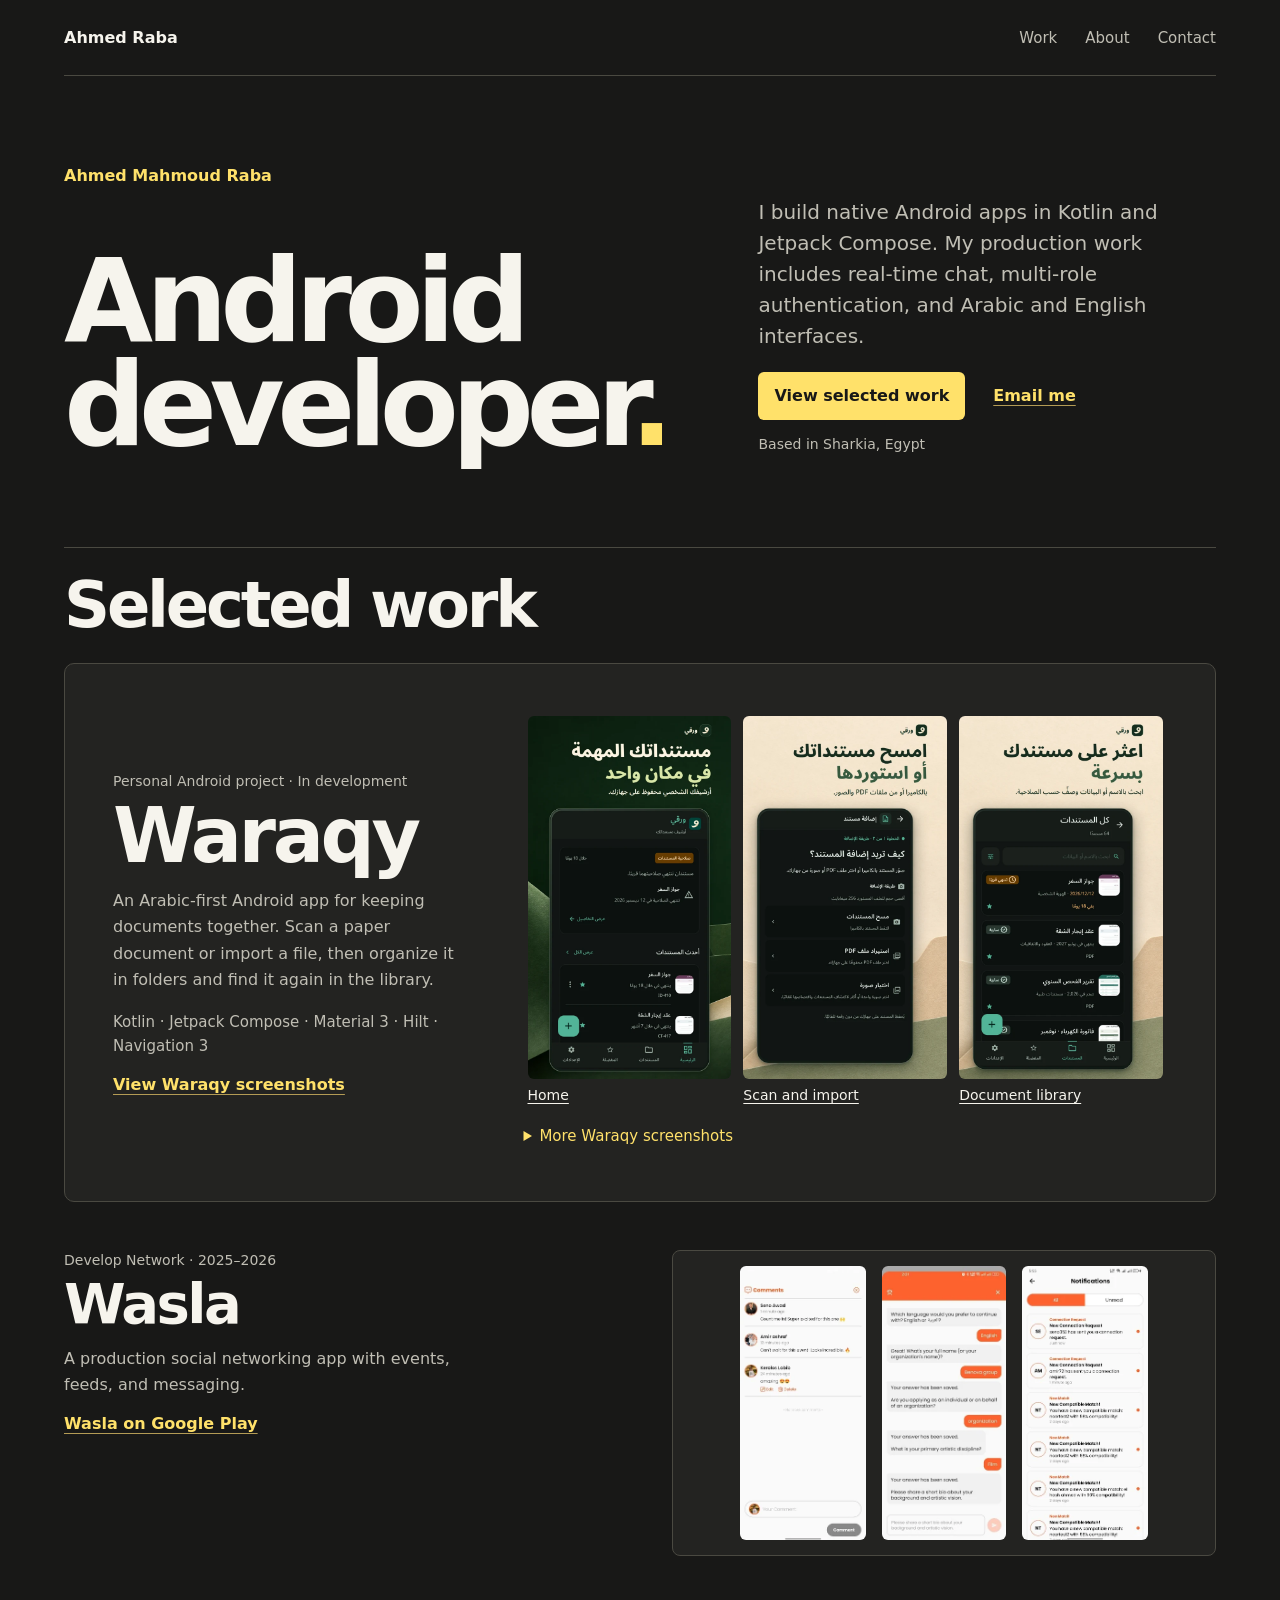
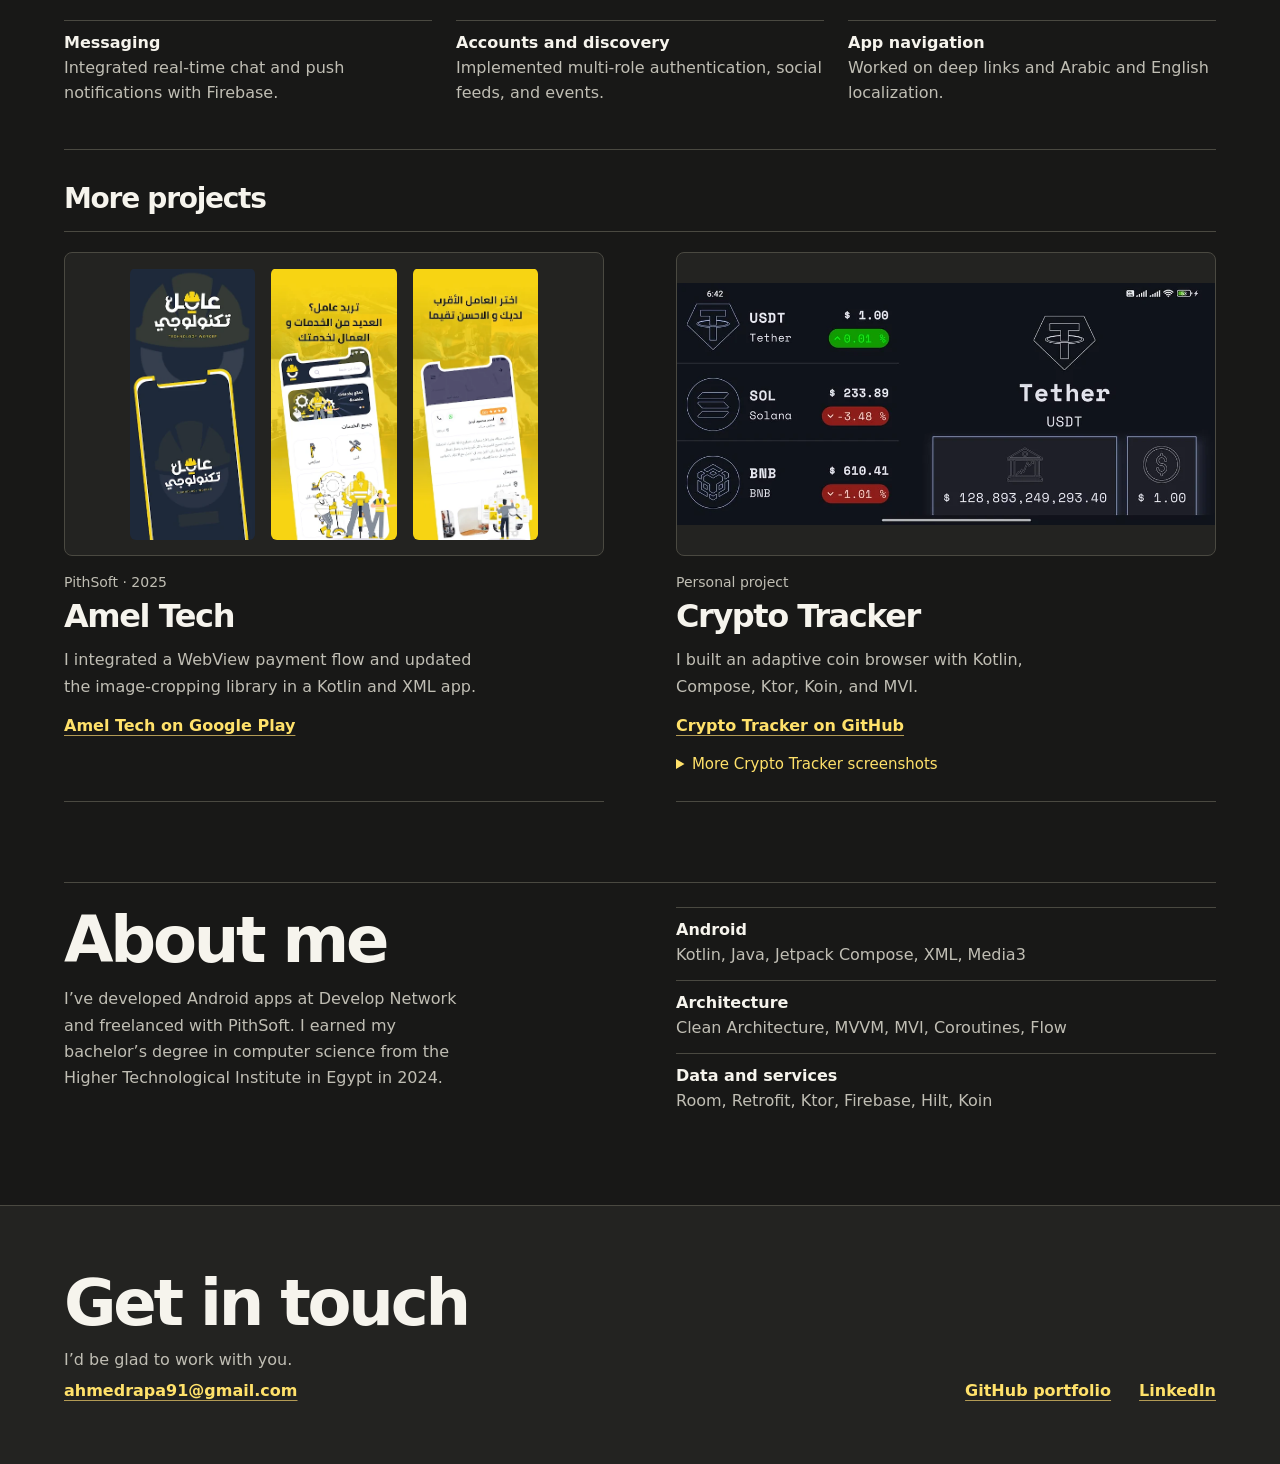
==== index.html @ 850e1f3e "Keep the portfolio in English" ====
<!doctype html>
<html lang="en">
<head>
  <meta charset="utf-8">
  <meta name="viewport" content="width=device-width, initial-scale=1">
  <meta name="theme-color" content="#181817">
  <meta name="description" content="Android developer Ahmed Mahmoud Raba. Explore Waraqy, Wasla, and more native Android work.">
  <title>Ahmed Mahmoud Raba | Android Developer</title>
  <link rel="canonical" href="https://ahmedraba.github.io/">
  <link rel="stylesheet" href="styles.css?v=6">
</head>
<body>
  <a class="skip" href="#main">Skip to content</a>
  <header class="shell masthead">
    <a class="wordmark" href="./">Ahmed Raba</a>
    <nav aria-label="Main navigation">
      <a href="#work">Work</a>
      <a href="#about">About</a>
      <a href="#contact">Contact</a>
    </nav>
  </header>
  <main id="main" tabindex="-1">
    <section class="shell introduction" aria-labelledby="name">
      <p class="byline" id="name">Ahmed Mahmoud Raba</p>
      <h1>Android<br>developer<span>.</span></h1>
      <div class="intro-foot">
        <p>I build native Android apps in Kotlin and Jetpack Compose. My production work includes real-time chat, multi-role authentication, and Arabic and English interfaces.</p>
        <div class="intro-links">
          <a class="button" href="#work">View selected work</a>
          <a class="text-link" href="mailto:ahmedrapa91@gmail.com">Email me</a>
        </div>
        <p class="location">Based in Sharkia, Egypt</p>
      </div>
    </section>
    <section class="shell work" id="work" aria-labelledby="work-title">
      <h2 id="work-title">Selected work</h2>
      <article class="featured">
        <div class="featured-copy">
          <p class="metadata">Personal Android project · In development</p>
          <h3>Waraqy</h3>
          <p>An Arabic-first Android app for keeping documents together. Scan a paper document or import a file, then organize it in folders and find it again in the library.</p>
          <p class="technologies">Kotlin · Jetpack Compose · Material 3 · Hilt · Navigation 3</p>
          <a class="text-link" href="#waraqy-screenshots">View Waraqy screenshots</a>
        </div>
        <div class="featured-media" id="waraqy-screenshots">
          <ul class="screenshot-gallery" aria-label="Waraqy screenshots">
            <li><a href="images/waraqy-home.webp"><img src="images/waraqy-home.webp" width="640" height="1138" alt="Waraqy home screen with an expiry reminder and recently added documents">Home</a></li>
            <li><a href="images/waraqy-import.webp"><img src="images/waraqy-import.webp" width="640" height="1138" alt="Waraqy menu for scanning papers and importing PDFs or images">Scan and import</a></li>
            <li><a href="images/waraqy-library.webp"><img src="images/waraqy-library.webp" width="640" height="1138" alt="Waraqy document library with search, filters, and a list of documents">Document library</a></li>
          </ul>
          <details class="more-screenshots">
            <summary>More Waraqy screenshots</summary>
            <ul class="screenshot-gallery" aria-label="Additional Waraqy screenshots">
              <li><a href="images/waraqy-folders.webp"><img src="images/waraqy-folders.webp" width="640" height="1138" loading="lazy" alt="Waraqy screen for browsing document folders">Folders</a></li>
              <li><a href="images/waraqy-pdf.webp"><img src="images/waraqy-pdf.webp" width="640" height="1138" loading="lazy" alt="A document open in Waraqy’s PDF viewer">PDF viewer</a></li>
            </ul>
          </details>
        </div>
      </article>
      <article class="case-study" aria-labelledby="wasla-title">
        <div>
          <p class="metadata">Develop Network · 2025–2026</p>
          <h3 id="wasla-title">Wasla</h3>
          <p>A production social networking app with events, feeds, and messaging.</p>
          <a class="text-link" href="https://play.google.com/store/apps/details?id=com.devnetwork.wasla">Wasla on Google Play</a>
        </div>
        <a class="project-media screenshot-strip wasla-media" href="https://play.google.com/store/apps/details?id=com.devnetwork.wasla" aria-label="See Wasla on Google Play">
          <img src="images/wasla.webp" width="277" height="600" loading="lazy" alt="">
          <img src="images/wasla-detail.webp" width="270" height="600" loading="lazy" alt="">
          <img src="images/wasla-more.webp" width="277" height="600" loading="lazy" alt="">
        </a>
        <dl class="contributions">
          <div><dt>Messaging</dt><dd>Integrated real-time chat and push notifications with Firebase.</dd></div>
          <div><dt>Accounts and discovery</dt><dd>Implemented multi-role authentication, social feeds, and events.</dd></div>
          <div><dt>App navigation</dt><dd>Worked on deep links and Arabic and English localization.</dd></div>
        </dl>
      </article>
      <h3 class="more-heading">More projects</h3>
      <div class="project-grid">
        <article class="project">
          <a class="project-media screenshot-strip" href="https://play.google.com/store/apps/details?id=com.mrhbaa.ameltech" aria-label="See Amel Tech on Google Play">
            <img src="images/amel-tech.webp" width="277" height="600" loading="lazy" alt="">
            <img src="images/amel-tech-detail.webp" width="277" height="600" loading="lazy" alt="">
            <img src="images/amel-tech-more.webp" width="277" height="600" loading="lazy" alt="">
          </a>
          <p class="metadata">PithSoft · 2025</p>
          <h4>Amel Tech</h4>
          <p>I integrated a WebView payment flow and updated the image-cropping library in a Kotlin and XML app.</p>
          <a class="text-link" href="https://play.google.com/store/apps/details?id=com.mrhbaa.ameltech">Amel Tech on Google Play</a>
        </article>
        <article class="project">
          <a class="project-media" href="https://github.com/AhmedRaba/CryptoTracker#readme" aria-label="See Crypto Tracker screenshots on GitHub">
            <img src="images/crypto-tracker.webp" width="1000" height="450" loading="lazy" alt="Crypto Tracker in landscape, with the coin list beside the selected coin’s price chart">
          </a>
          <p class="metadata">Personal project</p>
          <h4>Crypto Tracker</h4>
          <p>I built an adaptive coin browser with Kotlin, Compose, Ktor, Koin, and MVI.</p>
          <a class="text-link" href="https://github.com/AhmedRaba/CryptoTracker">Crypto Tracker on GitHub</a>
          <details class="more-screenshots">
            <summary>More Crypto Tracker screenshots</summary>
            <ul class="screenshot-gallery" aria-label="Additional Crypto Tracker screenshots">
              <li><a href="images/crypto-tracker-list.webp"><img src="images/crypto-tracker-list.webp" width="513" height="1140" loading="lazy" alt="Coin list with current prices and market changes">Coin list</a></li>
              <li><a href="images/crypto-tracker-details.webp"><img src="images/crypto-tracker-details.webp" width="513" height="1140" loading="lazy" alt="Details and price chart for a selected coin">Coin details</a></li>
            </ul>
          </details>
        </article>
      </div>
    </section>
    <section class="shell about" id="about" aria-labelledby="about-title">
      <div>
        <h2 id="about-title">About me</h2>
        <p>I’ve developed Android apps at Develop Network and freelanced with PithSoft. I earned my bachelor’s degree in computer science from the Higher Technological Institute in Egypt in 2024.</p>
      </div>
      <dl class="skills">
        <div><dt>Android</dt><dd>Kotlin, Java, Jetpack Compose, XML, Media3</dd></div>
        <div><dt>Architecture</dt><dd>Clean Architecture, MVVM, MVI, Coroutines, Flow</dd></div>
        <div><dt>Data and services</dt><dd>Room, Retrofit, Ktor, Firebase, Hilt, Koin</dd></div>
      </dl>
    </section>
  </main>
  <footer id="contact">
    <div class="shell contact">
      <div>
        <h2>Get in touch</h2>
        <p class="contact-note">I’d be glad to work with you.</p>
        <a class="text-link" href="mailto:ahmedrapa91@gmail.com">ahmedrapa91@gmail.com</a>
      </div>
      <div class="socials">
        <a class="text-link" href="https://github.com/AhmedRaba/my-android-projects">GitHub portfolio</a>
        <a class="text-link" href="https://www.linkedin.com/in/ahmed-raba-636965256/">LinkedIn</a>
      </div>
    </div>
  </footer>
</body>
</html>
---- styles.css ----
:root {
  color-scheme: dark;
  --base: #181817;
  --panel: #232321;
  --light: #f6f4ed;
  --muted: #c0beb4;
  --rule: #4a4941;
  --accent: #ffe16a;
  font-family: "Segoe UI", system-ui, sans-serif;
  background: var(--base);
  color: var(--light);
}

*, *::before, *::after { box-sizing: border-box; }
body, h1, h2, h3, h4, p, dl, dd, figure { margin: 0; }
a { color: inherit; }
:focus-visible { outline: 3px solid var(--accent); outline-offset: 4px; }
main:focus { outline: none; }
.shell { width: min(100% - clamp(2rem, 9vw, 8rem), 72rem); margin-inline: auto; }
.skip { position: fixed; inset-block-start: 1rem; inset-inline-start: 1rem; z-index: 2; clip-path: inset(50%); padding: .75rem 1rem; background: var(--panel); }
.skip:focus { clip-path: none; }

.masthead { min-height: 4.75rem; display: flex; align-items: center; justify-content: space-between; gap: 1rem; border-bottom: 1px solid var(--rule); }
.masthead a { text-decoration: none; }
.wordmark { font-weight: 650; white-space: nowrap; }
nav, .intro-links, .socials { display: flex; align-items: center; flex-wrap: wrap; gap: .5rem clamp(.75rem, 3vw, 1.75rem); }
nav a { display: inline-flex; align-items: center; min-height: 2.75rem; font-size: .9375rem; color: var(--muted); }
nav a:hover, .wordmark:hover { color: var(--accent); }

.introduction { display: grid; grid-template-columns: 1.35fr 1fr; align-items: end; column-gap: clamp(1.5rem, 6vw, 6rem); padding-block: clamp(2.75rem, 7vw, 6rem); }
.byline { grid-column: 1 / -1; margin-bottom: .75rem; color: var(--accent); font-weight: 600; }
h1 { font-size: clamp(3.75rem, 9vw, 8.25rem); line-height: .9; font-weight: 650; letter-spacing: -.065em; }
h1 span { color: var(--accent); }
.intro-foot { margin-bottom: .375rem; }
.intro-foot p:first-child { max-width: 29rem; color: var(--muted); font-size: clamp(1.0625rem, 1.6vw, 1.25rem); line-height: 1.55; }
.intro-links { margin-top: 1.25rem; }
.button { display: inline-flex; min-height: 3rem; align-items: center; padding: .5rem 1rem; border-radius: .375rem; background: var(--accent); color: var(--base); font-weight: 650; text-decoration: none; }
.button:hover { background: #ffec9e; }
.location { margin-top: 1rem; color: var(--muted); font-size: .875rem; }

.work, .about { border-top: 1px solid var(--rule); padding-top: 1.5rem; }
h2 { font-size: clamp(2.25rem, 5vw, 4rem); line-height: 1.05; letter-spacing: -.05em; font-weight: 650; }
h3 { font-weight: 650; letter-spacing: -.045em; }
.featured, .case-study { display: grid; grid-template-columns: 1fr 1fr; gap: clamp(1.25rem, 5vw, 4rem); }
.featured { grid-template-columns: minmax(0, .7fr) minmax(0, 1.3fr); margin-top: 1.5rem; padding: clamp(1.25rem, 4vw, 3rem); border: 1px solid var(--rule); border-radius: .625rem; background: var(--panel); }
.featured-copy { align-self: center; }
.metadata { color: var(--muted); font-size: .875rem; line-height: 1.5; }
.featured h3, .case-study h3 { margin-top: .25rem; font-size: clamp(2.25rem, 6vw, 4.75rem); line-height: 1.05; }
.featured-copy > p:not(.metadata), .case-study p:not(.metadata), .project > p:not(.metadata), .about p { max-width: 41ch; margin: .75rem 0 1rem; color: var(--muted); line-height: 1.65; }
.featured-copy > .technologies { color: var(--light); font-size: .9375rem; }
.text-link { color: var(--accent); font-weight: 600; text-underline-offset: .25em; text-decoration-color: #b39b55; }
.text-link:hover { text-decoration-thickness: 2px; }

.screenshot-gallery { display: grid; grid-template-columns: repeat(3, minmax(0, 1fr)); align-self: center; gap: .75rem; min-width: 0; margin: 0; padding: .25rem; list-style: none; }
.screenshot-gallery a { display: block; border-radius: .375rem; color: var(--light); text-underline-offset: .2em; font-size: .875rem; }
.screenshot-gallery a:hover { color: var(--accent); }
.screenshot-gallery img { display: block; width: 100%; height: auto; margin-bottom: .5rem; border-radius: .375rem; }
.featured-media { min-width: 0; align-self: center; }
.more-screenshots { margin-top: .75rem; }
.more-screenshots summary { width: fit-content; padding-block: .5rem; color: var(--accent); font-size: .9375rem; cursor: pointer; }
.more-screenshots .screenshot-gallery { margin-top: .5rem; }

.case-study { margin-top: 2rem; border-bottom: 1px solid var(--rule); padding-block: 1rem 2rem; }
.case-study h3 { font-size: clamp(2rem, 4.5vw, 3.5rem); }
.contributions { grid-column: 1 / -1; display: grid; grid-template-columns: repeat(3, minmax(0, 1fr)); gap: .75rem 1.5rem; }
.contributions div, .skills div { padding-block: .75rem; border-top: 1px solid var(--rule); }
dt { margin-bottom: .25rem; font-weight: 600; }
dd { color: var(--muted); line-height: 1.55; }

.more-heading { margin-block: 2rem 1rem; font-size: 1.75rem; }
.project-grid { display: grid; grid-template-columns: repeat(2, minmax(0, 1fr)); column-gap: clamp(1.5rem, 6vw, 4.5rem); border-top: 1px solid var(--rule); }
.project { padding-block: 1.25rem; border-bottom: 1px solid var(--rule); }
.project-media { display: grid; width: 100%; aspect-ratio: 16 / 9; place-items: center; overflow: hidden; border: 1px solid var(--rule); border-radius: .5rem; background: var(--panel); }
.project-media img { display: block; width: 100%; height: 100%; object-fit: contain; }
.project-media:hover { border-color: var(--accent); }
.screenshot-strip { display: flex; justify-content: center; align-items: center; gap: clamp(.5rem, 2vw, 1rem); }
.screenshot-strip img { width: auto; height: 90%; border-radius: .375rem; }
.wasla-media { align-self: start; }
.project .project-media { margin-bottom: 1rem; }
.project h4 { margin-top: .25rem; font-size: clamp(1.375rem, 3vw, 2rem); font-weight: 650; letter-spacing: -.045em; }
.about { display: grid; grid-template-columns: 1fr 1fr; gap: 1.5rem clamp(1.5rem, 6vw, 4.5rem); margin-block: clamp(3rem, 7vw, 5rem); }

footer { border-top: 1px solid var(--rule); background: var(--panel); }
.contact { display: flex; flex-wrap: wrap; align-items: end; justify-content: space-between; gap: 1.5rem; padding-block: clamp(2.5rem, 5vw, 4rem); }
.contact h2 { margin-bottom: .75rem; }
.contact-note { margin-bottom: .75rem; color: var(--muted); }
.contact .text-link { overflow-wrap: anywhere; }

@media (max-width: 48rem) {
  .introduction, .featured, .case-study, .about { grid-template-columns: minmax(0, 1fr); }
  .intro-foot { margin-top: 1.25rem; }
}

@media (max-width: 30rem) {
  .masthead { min-height: 4rem; gap: .625rem; }
  nav a { font-size: .875rem; }
  h1 { font-size: clamp(3.25rem, 14vw, 4.5rem); }
  .project-grid, .contributions { grid-template-columns: minmax(0, 1fr); }
  .screenshot-gallery { grid-template-columns: none; grid-auto-flow: column; grid-auto-columns: 68%; overflow-x: auto; padding: .375rem .375rem .75rem; scroll-snap-type: x proximity; scroll-padding-inline: .375rem; }
  .screenshot-gallery li { scroll-snap-align: start; }
}
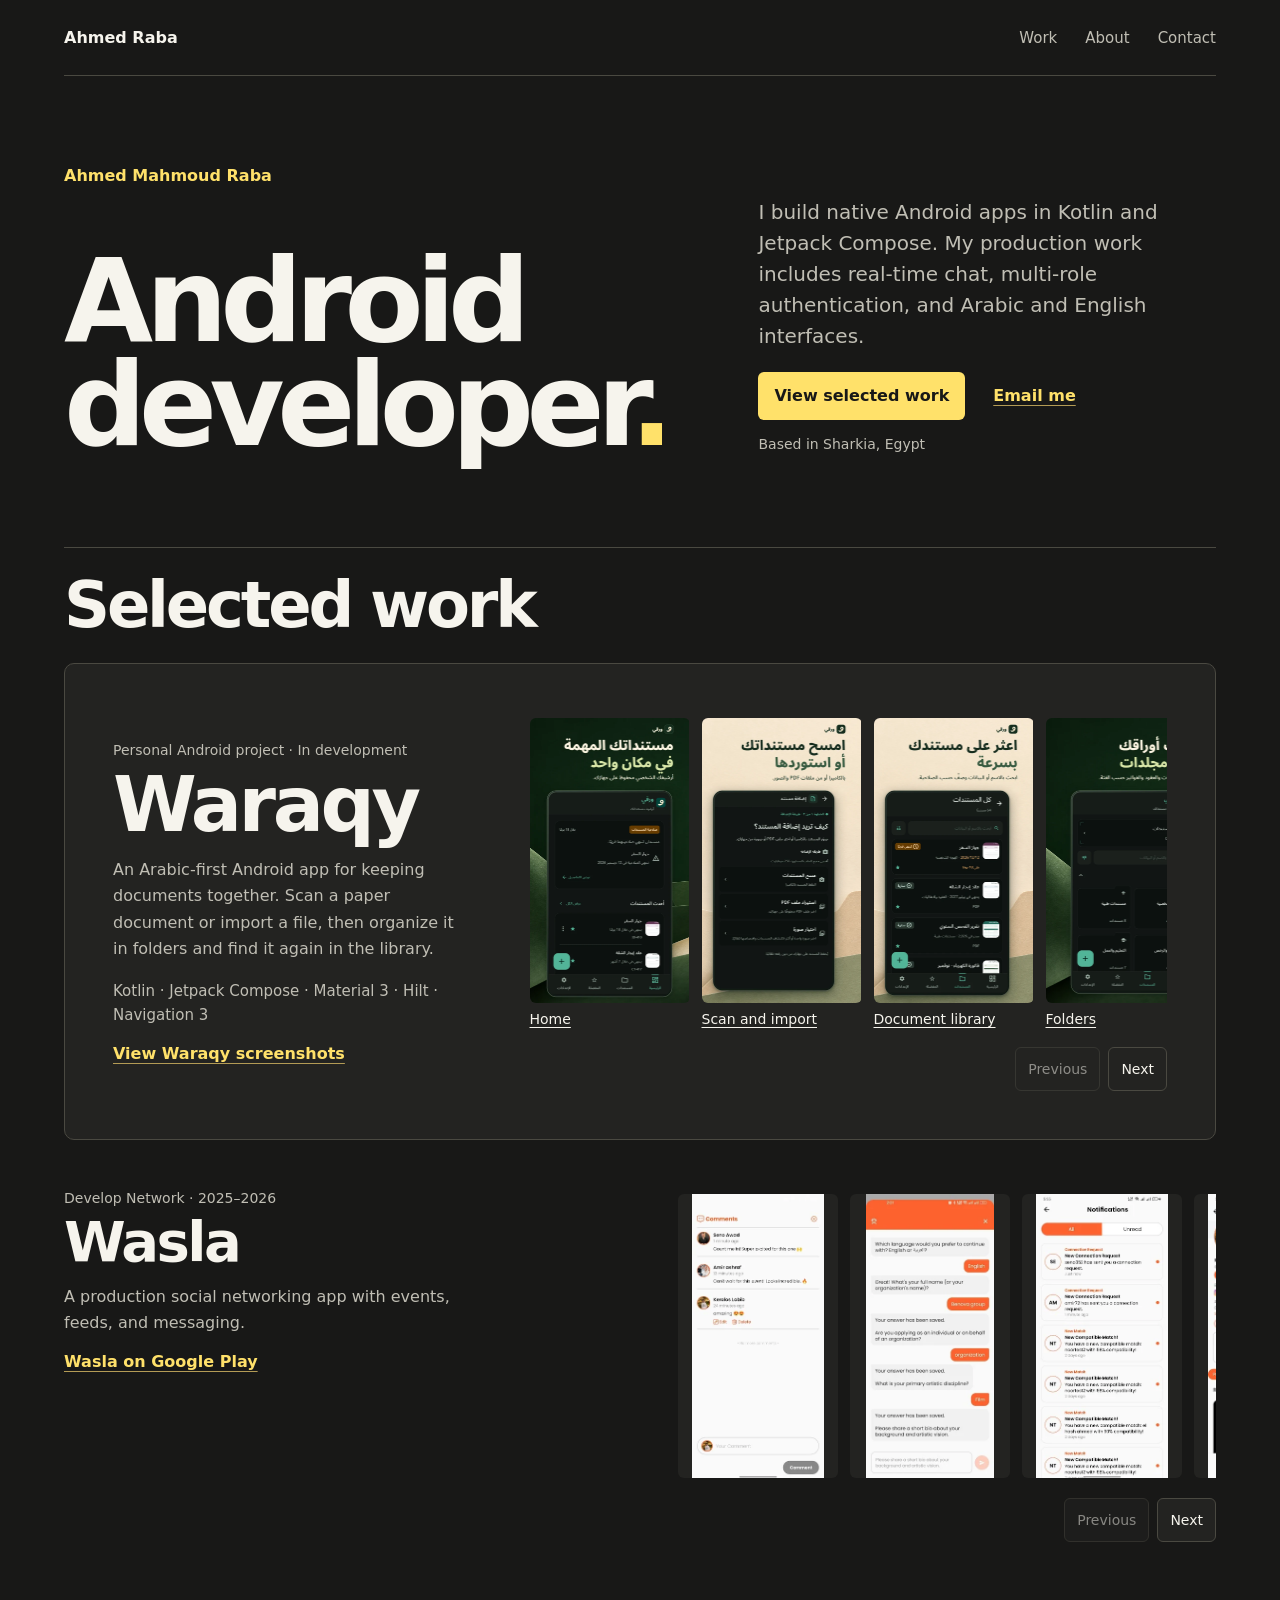
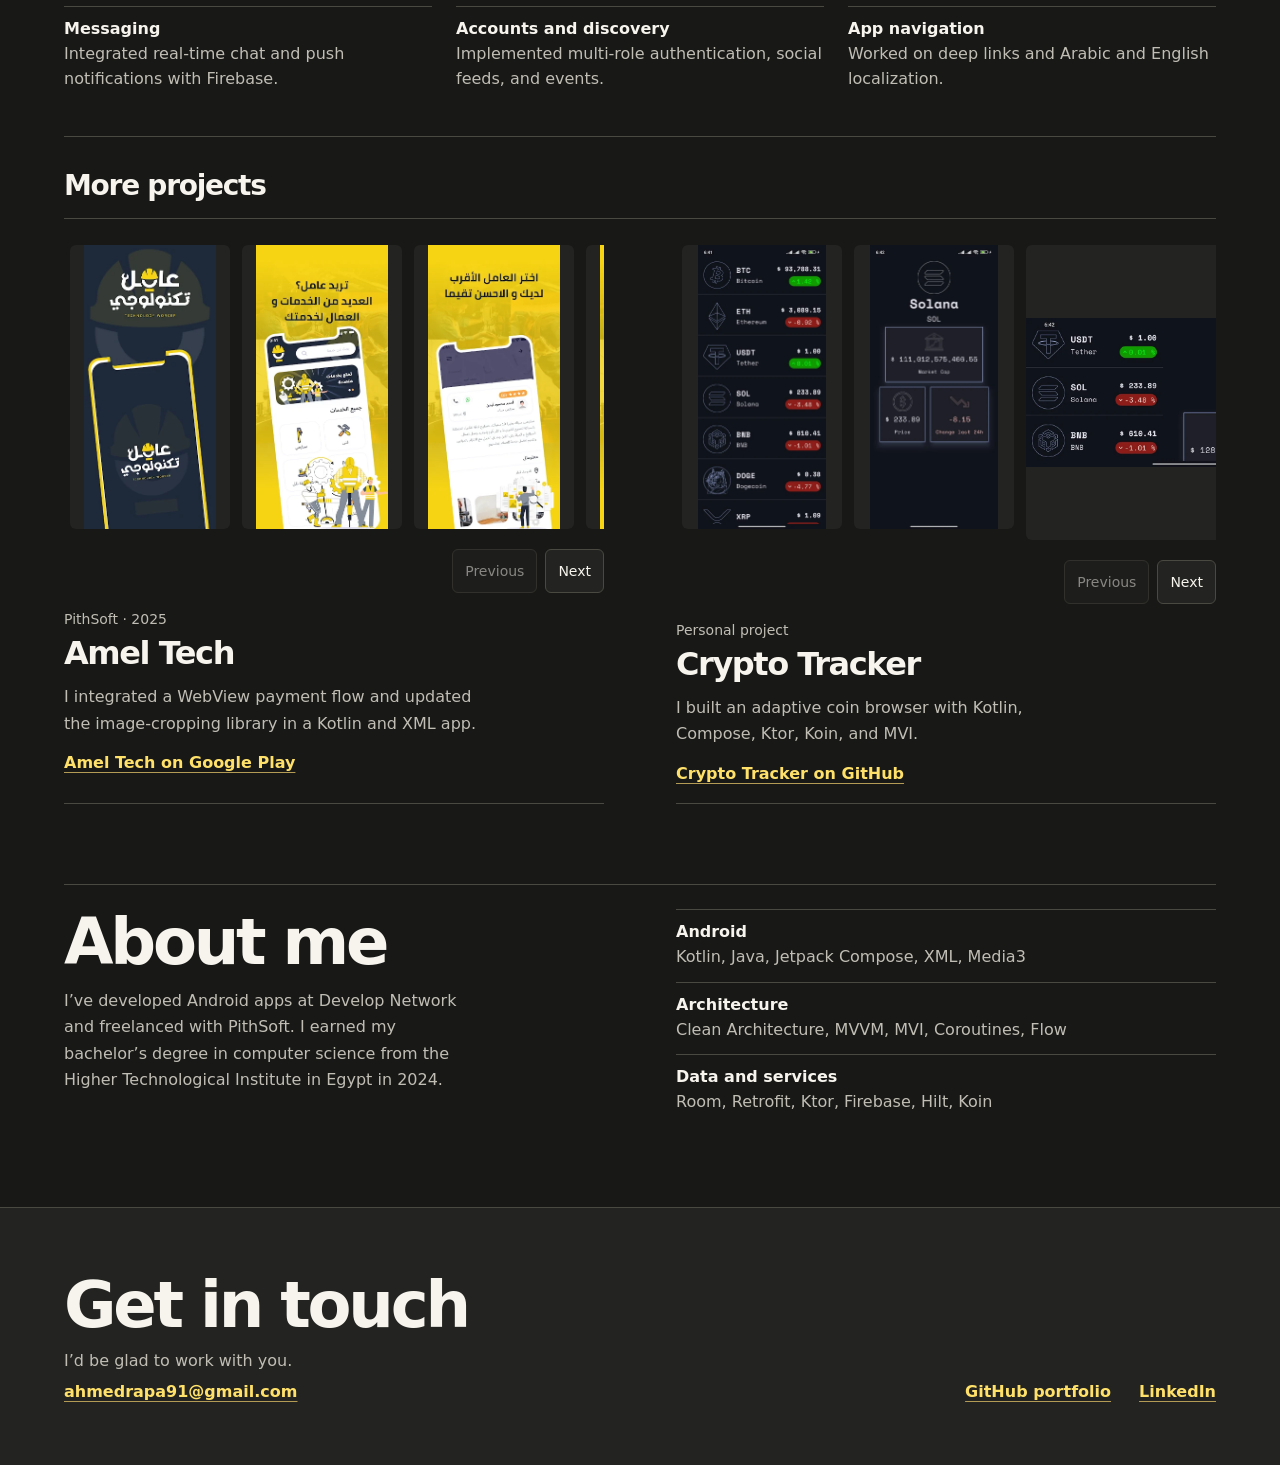
==== commit 948ccca2: "Add swipeable screenshot galleries for Android projects" ====
--- a/index.html
+++ b/index.html
@@ -7,7 +7,8 @@
   <meta name="description" content="Android developer Ahmed Mahmoud Raba. Explore Waraqy, Wasla, and more native Android work.">
   <title>Ahmed Mahmoud Raba | Android Developer</title>
   <link rel="canonical" href="https://ahmedraba.github.io/">
-  <link rel="stylesheet" href="styles.css?v=6">
+  <link rel="stylesheet" href="styles.css?v=7">
+  <script src="galleries.js?v=1" defer></script>
 </head>
 <body>
   <a class="skip" href="#main">Skip to content</a>
@@ -42,19 +43,21 @@
           <p class="technologies">Kotlin · Jetpack Compose · Material 3 · Hilt · Navigation 3</p>
           <a class="text-link" href="#waraqy-screenshots">View Waraqy screenshots</a>
         </div>
-        <div class="featured-media" id="waraqy-screenshots">
-          <ul class="screenshot-gallery" aria-label="Waraqy screenshots">
+        <div class="project-gallery" id="waraqy-screenshots">
+          <ul class="screenshot-gallery" id="waraqy-track" aria-label="Waraqy screenshots" tabindex="0">
             <li><a href="images/waraqy-home.webp"><img src="images/waraqy-home.webp" width="640" height="1138" alt="Waraqy home screen with an expiry reminder and recently added documents">Home</a></li>
             <li><a href="images/waraqy-import.webp"><img src="images/waraqy-import.webp" width="640" height="1138" alt="Waraqy menu for scanning papers and importing PDFs or images">Scan and import</a></li>
             <li><a href="images/waraqy-library.webp"><img src="images/waraqy-library.webp" width="640" height="1138" alt="Waraqy document library with search, filters, and a list of documents">Document library</a></li>
+            <li><a href="images/waraqy-folders.webp"><img src="images/waraqy-folders.webp" width="640" height="1138" loading="lazy" alt="Waraqy screen for browsing document folders">Folders</a></li>
+            <li><a href="images/waraqy-pdf.webp"><img src="images/waraqy-pdf.webp" width="640" height="1138" loading="lazy" alt="A document open in Waraqy’s PDF viewer">PDF viewer</a></li>
+            <li><a href="images/waraqy-document.webp"><img src="images/waraqy-document.webp" width="640" height="1138" loading="lazy" alt="A document’s details with page thumbnails and an expiry reminder">Document details</a></li>
+            <li><a href="images/waraqy-backup.webp"><img src="images/waraqy-backup.webp" width="640" height="1138" loading="lazy" alt="Waraqy settings for app lock and backup">Privacy and backup</a></li>
+            <li><a href="images/waraqy-scanner.webp"><img src="images/waraqy-scanner.webp" width="640" height="1138" loading="lazy" alt="In-app camera detecting the edges of a document">Camera scanner</a></li>
           </ul>
-          <details class="more-screenshots">
-            <summary>More Waraqy screenshots</summary>
-            <ul class="screenshot-gallery" aria-label="Additional Waraqy screenshots">
-              <li><a href="images/waraqy-folders.webp"><img src="images/waraqy-folders.webp" width="640" height="1138" loading="lazy" alt="Waraqy screen for browsing document folders">Folders</a></li>
-              <li><a href="images/waraqy-pdf.webp"><img src="images/waraqy-pdf.webp" width="640" height="1138" loading="lazy" alt="A document open in Waraqy’s PDF viewer">PDF viewer</a></li>
-            </ul>
-          </details>
+          <div class="gallery-controls" role="group" aria-label="Browse Waraqy screenshots" hidden>
+            <button type="button" data-step="-1" aria-controls="waraqy-track">Previous</button>
+            <button type="button" data-step="1" aria-controls="waraqy-track">Next</button>
+          </div>
         </div>
       </article>
       <article class="case-study" aria-labelledby="wasla-title">
@@ -64,11 +67,20 @@
           <p>A production social networking app with events, feeds, and messaging.</p>
           <a class="text-link" href="https://play.google.com/store/apps/details?id=com.devnetwork.wasla">Wasla on Google Play</a>
         </div>
-        <a class="project-media screenshot-strip wasla-media" href="https://play.google.com/store/apps/details?id=com.devnetwork.wasla" aria-label="See Wasla on Google Play">
-          <img src="images/wasla.webp" width="277" height="600" loading="lazy" alt="">
-          <img src="images/wasla-detail.webp" width="270" height="600" loading="lazy" alt="">
-          <img src="images/wasla-more.webp" width="277" height="600" loading="lazy" alt="">
-        </a>
+        <div class="project-gallery">
+          <ul class="screenshot-gallery" id="wasla-track" aria-label="Wasla screenshots" tabindex="0">
+            <li><a href="images/wasla.webp"><img src="images/wasla.webp" width="277" height="600" loading="lazy" alt="Wasla comments screen"></a></li>
+            <li><a href="images/wasla-detail.webp"><img src="images/wasla-detail.webp" width="270" height="600" loading="lazy" alt="Wasla chat-based onboarding"></a></li>
+            <li><a href="images/wasla-more.webp"><img src="images/wasla-more.webp" width="277" height="600" loading="lazy" alt="Wasla notifications list"></a></li>
+            <li><a href="images/wasla-4.webp"><img src="images/wasla-4.webp" width="277" height="600" loading="lazy" alt="Wasla user profile and recent projects"></a></li>
+            <li><a href="images/wasla-5.webp"><img src="images/wasla-5.webp" width="270" height="600" loading="lazy" alt="Wasla direct messages"></a></li>
+            <li><a href="images/wasla-6.webp"><img src="images/wasla-6.webp" width="277" height="600" loading="lazy" alt="Wasla social feed"></a></li>
+          </ul>
+          <div class="gallery-controls" role="group" aria-label="Browse Wasla screenshots" hidden>
+            <button type="button" data-step="-1" aria-controls="wasla-track">Previous</button>
+            <button type="button" data-step="1" aria-controls="wasla-track">Next</button>
+          </div>
+        </div>
         <dl class="contributions">
           <div><dt>Messaging</dt><dd>Integrated real-time chat and push notifications with Firebase.</dd></div>
           <div><dt>Accounts and discovery</dt><dd>Implemented multi-role authentication, social feeds, and events.</dd></div>
@@ -78,31 +90,42 @@
       <h3 class="more-heading">More projects</h3>
       <div class="project-grid">
         <article class="project">
-          <a class="project-media screenshot-strip" href="https://play.google.com/store/apps/details?id=com.mrhbaa.ameltech" aria-label="See Amel Tech on Google Play">
-            <img src="images/amel-tech.webp" width="277" height="600" loading="lazy" alt="">
-            <img src="images/amel-tech-detail.webp" width="277" height="600" loading="lazy" alt="">
-            <img src="images/amel-tech-more.webp" width="277" height="600" loading="lazy" alt="">
-          </a>
+          <div class="project-gallery">
+            <ul class="screenshot-gallery" id="amel-tech-track" aria-label="Amel Tech screenshots" tabindex="0">
+              <li><a href="images/amel-tech.webp"><img src="images/amel-tech.webp" width="277" height="600" loading="lazy" alt="Amel Tech Google Play cover graphic"></a></li>
+              <li><a href="images/amel-tech-detail.webp"><img src="images/amel-tech-detail.webp" width="277" height="600" loading="lazy" alt="Amel Tech home screen with service categories"></a></li>
+              <li><a href="images/amel-tech-more.webp"><img src="images/amel-tech-more.webp" width="277" height="600" loading="lazy" alt="Browse nearby workers in Amel Tech"></a></li>
+              <li><a href="images/amel-tech-4.webp"><img src="images/amel-tech-4.webp" width="277" height="600" loading="lazy" alt="Rate a worker in Amel Tech"></a></li>
+              <li><a href="images/amel-tech-5.webp"><img src="images/amel-tech-5.webp" width="277" height="600" loading="lazy" alt="Amel Tech worker registration form"></a></li>
+              <li><a href="images/amel-tech-6.webp"><img src="images/amel-tech-6.webp" width="277" height="600" loading="lazy" alt="Amel Tech subscription options"></a></li>
+              <li><a href="images/amel-tech-7.webp"><img src="images/amel-tech-7.webp" width="277" height="600" loading="lazy" alt="Amel Tech account activation after review"></a></li>
+            </ul>
+            <div class="gallery-controls" role="group" aria-label="Browse Amel Tech screenshots" hidden>
+              <button type="button" data-step="-1" aria-controls="amel-tech-track">Previous</button>
+              <button type="button" data-step="1" aria-controls="amel-tech-track">Next</button>
+            </div>
+          </div>
           <p class="metadata">PithSoft · 2025</p>
           <h4>Amel Tech</h4>
           <p>I integrated a WebView payment flow and updated the image-cropping library in a Kotlin and XML app.</p>
           <a class="text-link" href="https://play.google.com/store/apps/details?id=com.mrhbaa.ameltech">Amel Tech on Google Play</a>
         </article>
         <article class="project">
-          <a class="project-media" href="https://github.com/AhmedRaba/CryptoTracker#readme" aria-label="See Crypto Tracker screenshots on GitHub">
-            <img src="images/crypto-tracker.webp" width="1000" height="450" loading="lazy" alt="Crypto Tracker in landscape, with the coin list beside the selected coin’s price chart">
-          </a>
+          <div class="project-gallery">
+            <ul class="screenshot-gallery" id="crypto-track" aria-label="Crypto Tracker screenshots" tabindex="0">
+              <li><a href="images/crypto-tracker-list.webp"><img src="images/crypto-tracker-list.webp" width="513" height="1140" loading="lazy" alt="Coin list with current prices and market changes"></a></li>
+              <li><a href="images/crypto-tracker-details.webp"><img src="images/crypto-tracker-details.webp" width="513" height="1140" loading="lazy" alt="Details and price chart for a selected coin"></a></li>
+              <li class="wide-shot"><a href="images/crypto-tracker.webp"><img src="images/crypto-tracker.webp" width="1000" height="450" loading="lazy" alt="Crypto Tracker in landscape, with the coin list beside the selected coin’s price chart"></a></li>
+            </ul>
+            <div class="gallery-controls" role="group" aria-label="Browse Crypto Tracker screenshots" hidden>
+              <button type="button" data-step="-1" aria-controls="crypto-track">Previous</button>
+              <button type="button" data-step="1" aria-controls="crypto-track">Next</button>
+            </div>
+          </div>
           <p class="metadata">Personal project</p>
           <h4>Crypto Tracker</h4>
           <p>I built an adaptive coin browser with Kotlin, Compose, Ktor, Koin, and MVI.</p>
           <a class="text-link" href="https://github.com/AhmedRaba/CryptoTracker">Crypto Tracker on GitHub</a>
-          <details class="more-screenshots">
-            <summary>More Crypto Tracker screenshots</summary>
-            <ul class="screenshot-gallery" aria-label="Additional Crypto Tracker screenshots">
-              <li><a href="images/crypto-tracker-list.webp"><img src="images/crypto-tracker-list.webp" width="513" height="1140" loading="lazy" alt="Coin list with current prices and market changes">Coin list</a></li>
-              <li><a href="images/crypto-tracker-details.webp"><img src="images/crypto-tracker-details.webp" width="513" height="1140" loading="lazy" alt="Details and price chart for a selected coin">Coin details</a></li>
-            </ul>
-          </details>
         </article>
       </div>
     </section>
--- a/styles.css
+++ b/styles.css
@@ -51,14 +51,20 @@
 .text-link { color: var(--accent); font-weight: 600; text-underline-offset: .25em; text-decoration-color: #b39b55; }
 .text-link:hover { text-decoration-thickness: 2px; }
 
-.screenshot-gallery { display: grid; grid-template-columns: repeat(3, minmax(0, 1fr)); align-self: center; gap: .75rem; min-width: 0; margin: 0; padding: .25rem; list-style: none; }
+[hidden] { display: none !important; }
+.project-gallery { min-width: 0; align-self: start; }
+.screenshot-gallery { display: grid; grid-auto-flow: column; grid-auto-columns: min(44%, 10rem); gap: .75rem; overflow-x: auto; margin: 0; padding: .375rem .375rem .75rem; list-style: none; scroll-snap-type: x mandatory; scroll-padding-inline: .375rem; scrollbar-color: #77705a var(--panel); }
+.screenshot-gallery li { min-width: 0; scroll-snap-align: start; }
 .screenshot-gallery a { display: block; border-radius: .375rem; color: var(--light); text-underline-offset: .2em; font-size: .875rem; }
 .screenshot-gallery a:hover { color: var(--accent); }
-.screenshot-gallery img { display: block; width: 100%; height: auto; margin-bottom: .5rem; border-radius: .375rem; }
-.featured-media { min-width: 0; align-self: center; }
-.more-screenshots { margin-top: .75rem; }
-.more-screenshots summary { width: fit-content; padding-block: .5rem; color: var(--accent); font-size: .9375rem; cursor: pointer; }
-.more-screenshots .screenshot-gallery { margin-top: .5rem; }
+.screenshot-gallery img { display: block; width: 100%; height: auto; aspect-ratio: 9 / 16; object-fit: contain; border-radius: .375rem; background: var(--panel); }
+.featured .screenshot-gallery img { margin-bottom: .5rem; }
+.screenshot-gallery .wide-shot { grid-column: span 2; }
+.screenshot-gallery .wide-shot img { aspect-ratio: 9 / 8; }
+.gallery-controls { display: flex; justify-content: flex-end; gap: .5rem; margin-top: .5rem; }
+.gallery-controls button { min-height: 2.75rem; padding: .375rem .75rem; border: 1px solid var(--rule); border-radius: .375rem; background: var(--panel); color: var(--light); font: inherit; font-size: .875rem; cursor: pointer; }
+.gallery-controls button:hover:not(:disabled) { border-color: var(--accent); color: var(--accent); }
+.gallery-controls button:disabled { opacity: .5; cursor: default; }
 
 .case-study { margin-top: 2rem; border-bottom: 1px solid var(--rule); padding-block: 1rem 2rem; }
 .case-study h3 { font-size: clamp(2rem, 4.5vw, 3.5rem); }
@@ -70,13 +76,7 @@
 .more-heading { margin-block: 2rem 1rem; font-size: 1.75rem; }
 .project-grid { display: grid; grid-template-columns: repeat(2, minmax(0, 1fr)); column-gap: clamp(1.5rem, 6vw, 4.5rem); border-top: 1px solid var(--rule); }
 .project { padding-block: 1.25rem; border-bottom: 1px solid var(--rule); }
-.project-media { display: grid; width: 100%; aspect-ratio: 16 / 9; place-items: center; overflow: hidden; border: 1px solid var(--rule); border-radius: .5rem; background: var(--panel); }
-.project-media img { display: block; width: 100%; height: 100%; object-fit: contain; }
-.project-media:hover { border-color: var(--accent); }
-.screenshot-strip { display: flex; justify-content: center; align-items: center; gap: clamp(.5rem, 2vw, 1rem); }
-.screenshot-strip img { width: auto; height: 90%; border-radius: .375rem; }
-.wasla-media { align-self: start; }
-.project .project-media { margin-bottom: 1rem; }
+.project .project-gallery { margin-bottom: 1rem; }
 .project h4 { margin-top: .25rem; font-size: clamp(1.375rem, 3vw, 2rem); font-weight: 650; letter-spacing: -.045em; }
 .about { display: grid; grid-template-columns: 1fr 1fr; gap: 1.5rem clamp(1.5rem, 6vw, 4.5rem); margin-block: clamp(3rem, 7vw, 5rem); }
 
@@ -96,6 +96,7 @@
   nav a { font-size: .875rem; }
   h1 { font-size: clamp(3.25rem, 14vw, 4.5rem); }
   .project-grid, .contributions { grid-template-columns: minmax(0, 1fr); }
-  .screenshot-gallery { grid-template-columns: none; grid-auto-flow: column; grid-auto-columns: 68%; overflow-x: auto; padding: .375rem .375rem .75rem; scroll-snap-type: x proximity; scroll-padding-inline: .375rem; }
-  .screenshot-gallery li { scroll-snap-align: start; }
+  .screenshot-gallery { grid-auto-columns: 58%; }
+  .screenshot-gallery .wide-shot { grid-column: auto; }
+  .screenshot-gallery .wide-shot img { aspect-ratio: 9 / 16; }
 }
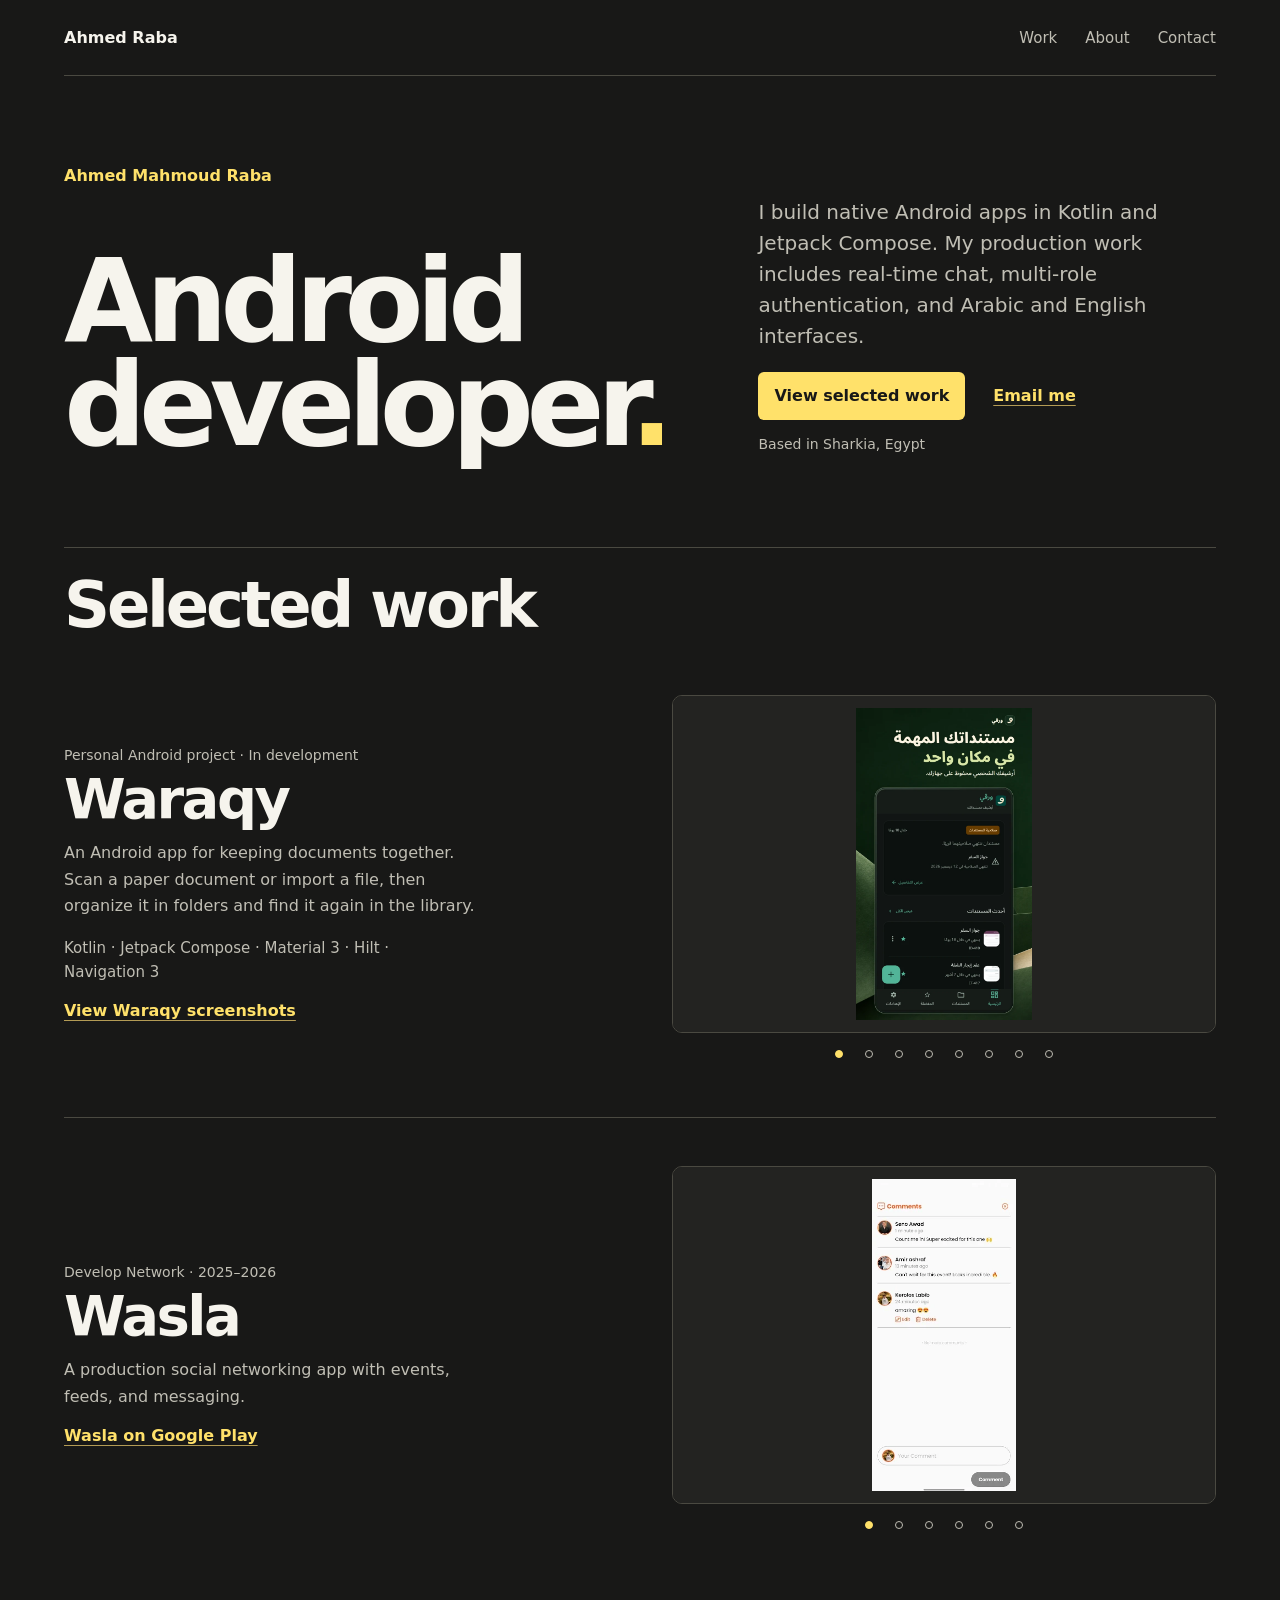
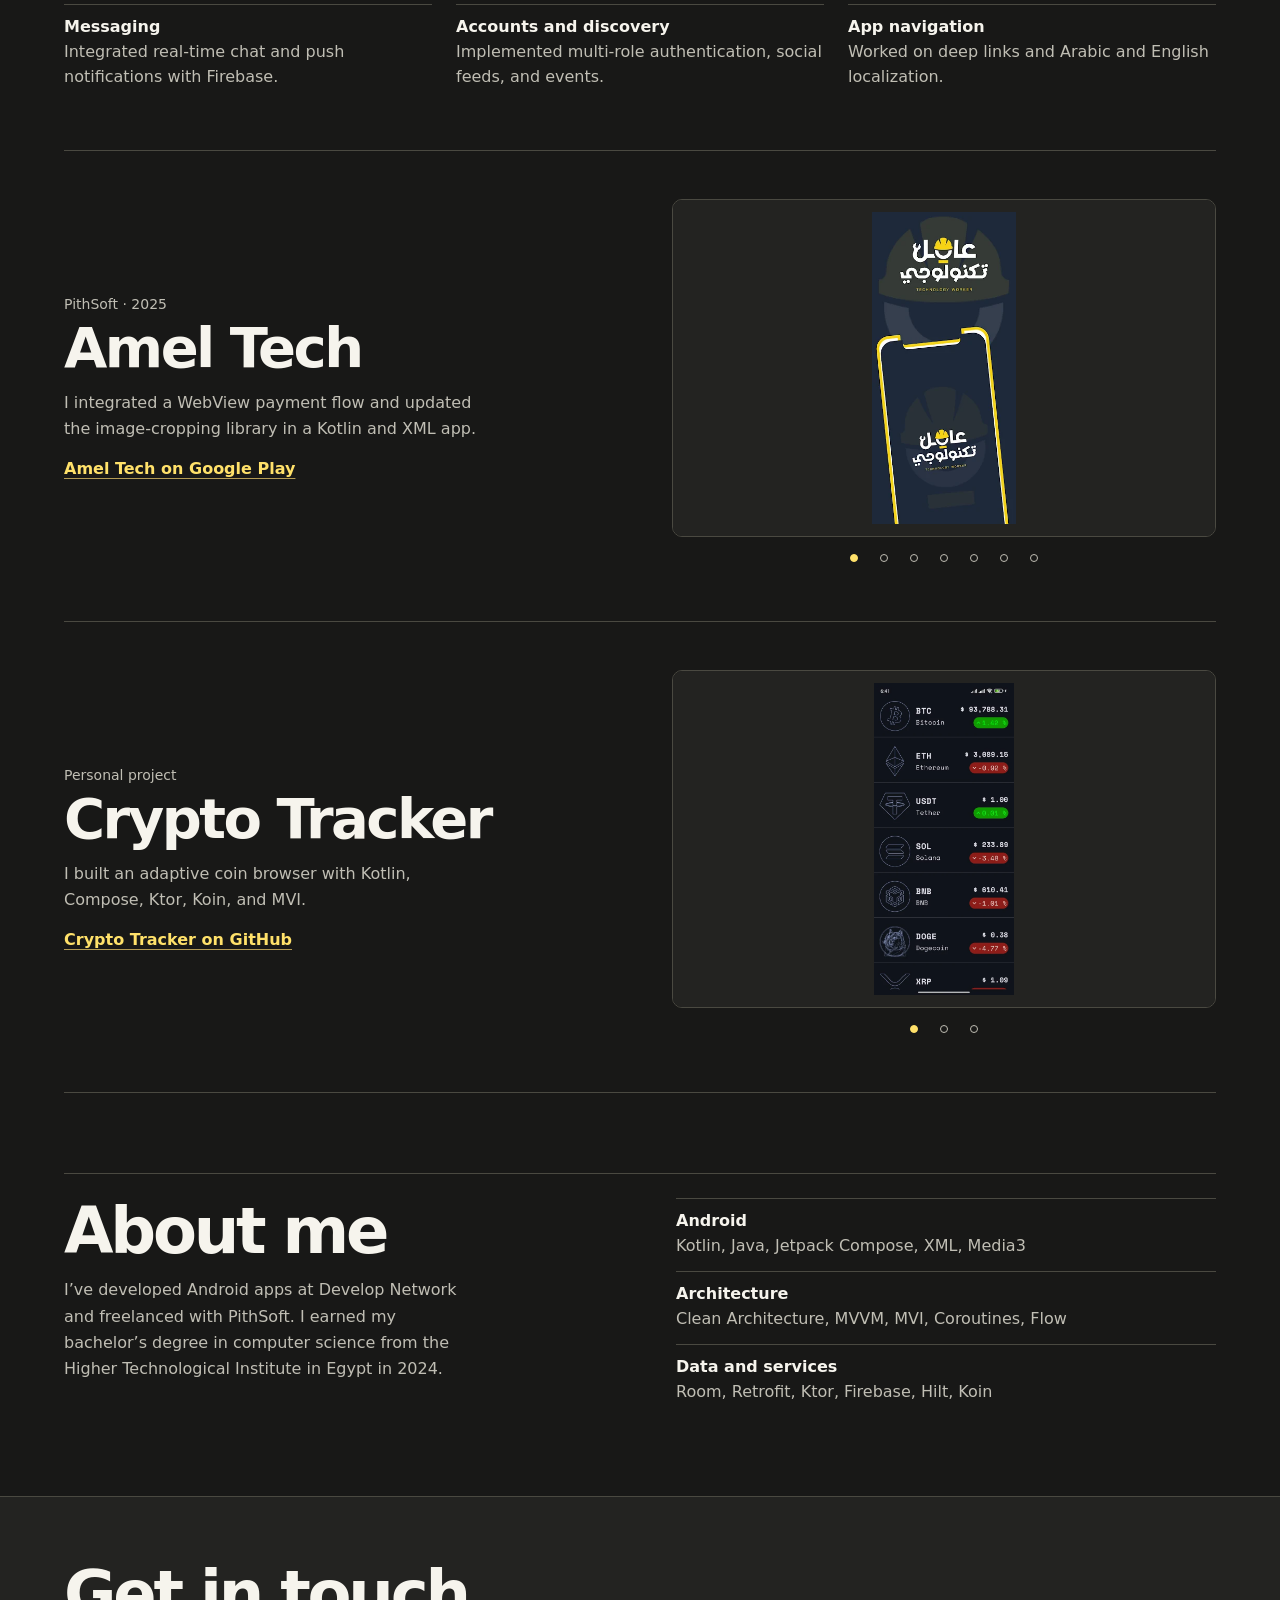
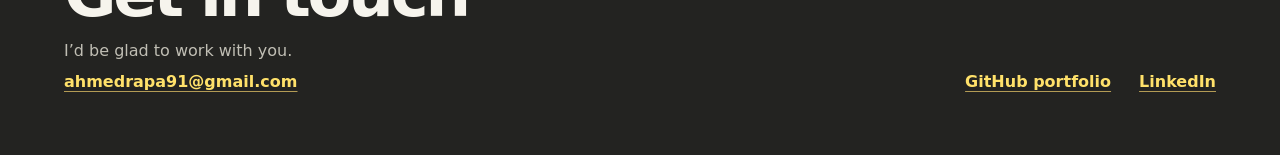
==== commit 238bd9c7: "Unify project layouts and add gallery navigation dots" ====
--- a/index.html
+++ b/index.html
@@ -7,8 +7,8 @@
   <meta name="description" content="Android developer Ahmed Mahmoud Raba. Explore Waraqy, Wasla, and more native Android work.">
   <title>Ahmed Mahmoud Raba | Android Developer</title>
   <link rel="canonical" href="https://ahmedraba.github.io/">
-  <link rel="stylesheet" href="styles.css?v=7">
-  <script src="galleries.js?v=1" defer></script>
+  <link rel="stylesheet" href="styles.css?v=8">
+  <script src="galleries.js?v=2" defer></script>
 </head>
 <body>
   <a class="skip" href="#main">Skip to content</a>
@@ -35,33 +35,30 @@
     </section>
     <section class="shell work" id="work" aria-labelledby="work-title">
       <h2 id="work-title">Selected work</h2>
-      <article class="featured">
-        <div class="featured-copy">
+      <article class="project" aria-labelledby="waraqy-title">
+        <div class="project-copy">
           <p class="metadata">Personal Android project · In development</p>
-          <h3>Waraqy</h3>
-          <p>An Arabic-first Android app for keeping documents together. Scan a paper document or import a file, then organize it in folders and find it again in the library.</p>
+          <h3 id="waraqy-title">Waraqy</h3>
+          <p>An Android app for keeping documents together. Scan a paper document or import a file, then organize it in folders and find it again in the library.</p>
           <p class="technologies">Kotlin · Jetpack Compose · Material 3 · Hilt · Navigation 3</p>
           <a class="text-link" href="#waraqy-screenshots">View Waraqy screenshots</a>
         </div>
         <div class="project-gallery" id="waraqy-screenshots">
           <ul class="screenshot-gallery" id="waraqy-track" aria-label="Waraqy screenshots" tabindex="0">
-            <li><a href="images/waraqy-home.webp"><img src="images/waraqy-home.webp" width="640" height="1138" alt="Waraqy home screen with an expiry reminder and recently added documents">Home</a></li>
-            <li><a href="images/waraqy-import.webp"><img src="images/waraqy-import.webp" width="640" height="1138" alt="Waraqy menu for scanning papers and importing PDFs or images">Scan and import</a></li>
-            <li><a href="images/waraqy-library.webp"><img src="images/waraqy-library.webp" width="640" height="1138" alt="Waraqy document library with search, filters, and a list of documents">Document library</a></li>
-            <li><a href="images/waraqy-folders.webp"><img src="images/waraqy-folders.webp" width="640" height="1138" loading="lazy" alt="Waraqy screen for browsing document folders">Folders</a></li>
-            <li><a href="images/waraqy-pdf.webp"><img src="images/waraqy-pdf.webp" width="640" height="1138" loading="lazy" alt="A document open in Waraqy’s PDF viewer">PDF viewer</a></li>
-            <li><a href="images/waraqy-document.webp"><img src="images/waraqy-document.webp" width="640" height="1138" loading="lazy" alt="A document’s details with page thumbnails and an expiry reminder">Document details</a></li>
-            <li><a href="images/waraqy-backup.webp"><img src="images/waraqy-backup.webp" width="640" height="1138" loading="lazy" alt="Waraqy settings for app lock and backup">Privacy and backup</a></li>
-            <li><a href="images/waraqy-scanner.webp"><img src="images/waraqy-scanner.webp" width="640" height="1138" loading="lazy" alt="In-app camera detecting the edges of a document">Camera scanner</a></li>
+            <li><a href="images/waraqy-home.webp"><img src="images/waraqy-home.webp" width="640" height="1138" alt="Waraqy home screen with an expiry reminder and recently added documents"></a></li>
+            <li><a href="images/waraqy-import.webp"><img src="images/waraqy-import.webp" width="640" height="1138" alt="Waraqy menu for scanning papers and importing PDFs or images"></a></li>
+            <li><a href="images/waraqy-library.webp"><img src="images/waraqy-library.webp" width="640" height="1138" alt="Waraqy document library with search, filters, and a list of documents"></a></li>
+            <li><a href="images/waraqy-folders.webp"><img src="images/waraqy-folders.webp" width="640" height="1138" loading="lazy" alt="Waraqy screen for browsing document folders"></a></li>
+            <li><a href="images/waraqy-pdf.webp"><img src="images/waraqy-pdf.webp" width="640" height="1138" loading="lazy" alt="A document open in Waraqy’s PDF viewer"></a></li>
+            <li><a href="images/waraqy-document.webp"><img src="images/waraqy-document.webp" width="640" height="1138" loading="lazy" alt="A document’s details with page thumbnails and an expiry reminder"></a></li>
+            <li><a href="images/waraqy-backup.webp"><img src="images/waraqy-backup.webp" width="640" height="1138" loading="lazy" alt="Waraqy settings for app lock and backup"></a></li>
+            <li><a href="images/waraqy-scanner.webp"><img src="images/waraqy-scanner.webp" width="640" height="1138" loading="lazy" alt="In-app camera detecting the edges of a document"></a></li>
           </ul>
-          <div class="gallery-controls" role="group" aria-label="Browse Waraqy screenshots" hidden>
-            <button type="button" data-step="-1" aria-controls="waraqy-track">Previous</button>
-            <button type="button" data-step="1" aria-controls="waraqy-track">Next</button>
-          </div>
+          <div class="gallery-controls" role="group" aria-label="Browse Waraqy screenshots" hidden></div>
         </div>
       </article>
-      <article class="case-study" aria-labelledby="wasla-title">
-        <div>
+      <article class="project" aria-labelledby="wasla-title">
+        <div class="project-copy">
           <p class="metadata">Develop Network · 2025–2026</p>
           <h3 id="wasla-title">Wasla</h3>
           <p>A production social networking app with events, feeds, and messaging.</p>
@@ -76,10 +73,7 @@
             <li><a href="images/wasla-5.webp"><img src="images/wasla-5.webp" width="270" height="600" loading="lazy" alt="Wasla direct messages"></a></li>
             <li><a href="images/wasla-6.webp"><img src="images/wasla-6.webp" width="277" height="600" loading="lazy" alt="Wasla social feed"></a></li>
           </ul>
-          <div class="gallery-controls" role="group" aria-label="Browse Wasla screenshots" hidden>
-            <button type="button" data-step="-1" aria-controls="wasla-track">Previous</button>
-            <button type="button" data-step="1" aria-controls="wasla-track">Next</button>
-          </div>
+          <div class="gallery-controls" role="group" aria-label="Browse Wasla screenshots" hidden></div>
         </div>
         <dl class="contributions">
           <div><dt>Messaging</dt><dd>Integrated real-time chat and push notifications with Firebase.</dd></div>
@@ -87,47 +81,42 @@
           <div><dt>App navigation</dt><dd>Worked on deep links and Arabic and English localization.</dd></div>
         </dl>
       </article>
-      <h3 class="more-heading">More projects</h3>
-      <div class="project-grid">
-        <article class="project">
-          <div class="project-gallery">
-            <ul class="screenshot-gallery" id="amel-tech-track" aria-label="Amel Tech screenshots" tabindex="0">
-              <li><a href="images/amel-tech.webp"><img src="images/amel-tech.webp" width="277" height="600" loading="lazy" alt="Amel Tech Google Play cover graphic"></a></li>
-              <li><a href="images/amel-tech-detail.webp"><img src="images/amel-tech-detail.webp" width="277" height="600" loading="lazy" alt="Amel Tech home screen with service categories"></a></li>
-              <li><a href="images/amel-tech-more.webp"><img src="images/amel-tech-more.webp" width="277" height="600" loading="lazy" alt="Browse nearby workers in Amel Tech"></a></li>
-              <li><a href="images/amel-tech-4.webp"><img src="images/amel-tech-4.webp" width="277" height="600" loading="lazy" alt="Rate a worker in Amel Tech"></a></li>
-              <li><a href="images/amel-tech-5.webp"><img src="images/amel-tech-5.webp" width="277" height="600" loading="lazy" alt="Amel Tech worker registration form"></a></li>
-              <li><a href="images/amel-tech-6.webp"><img src="images/amel-tech-6.webp" width="277" height="600" loading="lazy" alt="Amel Tech subscription options"></a></li>
-              <li><a href="images/amel-tech-7.webp"><img src="images/amel-tech-7.webp" width="277" height="600" loading="lazy" alt="Amel Tech account activation after review"></a></li>
-            </ul>
-            <div class="gallery-controls" role="group" aria-label="Browse Amel Tech screenshots" hidden>
-              <button type="button" data-step="-1" aria-controls="amel-tech-track">Previous</button>
-              <button type="button" data-step="1" aria-controls="amel-tech-track">Next</button>
-            </div>
-          </div>
+      <article class="project" aria-labelledby="amel-tech-title">
+        <div class="project-copy">
           <p class="metadata">PithSoft · 2025</p>
-          <h4>Amel Tech</h4>
+          <h3 id="amel-tech-title">Amel Tech</h3>
           <p>I integrated a WebView payment flow and updated the image-cropping library in a Kotlin and XML app.</p>
           <a class="text-link" href="https://play.google.com/store/apps/details?id=com.mrhbaa.ameltech">Amel Tech on Google Play</a>
-        </article>
-        <article class="project">
-          <div class="project-gallery">
-            <ul class="screenshot-gallery" id="crypto-track" aria-label="Crypto Tracker screenshots" tabindex="0">
-              <li><a href="images/crypto-tracker-list.webp"><img src="images/crypto-tracker-list.webp" width="513" height="1140" loading="lazy" alt="Coin list with current prices and market changes"></a></li>
-              <li><a href="images/crypto-tracker-details.webp"><img src="images/crypto-tracker-details.webp" width="513" height="1140" loading="lazy" alt="Details and price chart for a selected coin"></a></li>
-              <li class="wide-shot"><a href="images/crypto-tracker.webp"><img src="images/crypto-tracker.webp" width="1000" height="450" loading="lazy" alt="Crypto Tracker in landscape, with the coin list beside the selected coin’s price chart"></a></li>
-            </ul>
-            <div class="gallery-controls" role="group" aria-label="Browse Crypto Tracker screenshots" hidden>
-              <button type="button" data-step="-1" aria-controls="crypto-track">Previous</button>
-              <button type="button" data-step="1" aria-controls="crypto-track">Next</button>
-            </div>
-          </div>
+        </div>
+        <div class="project-gallery">
+          <ul class="screenshot-gallery" id="amel-tech-track" aria-label="Amel Tech screenshots" tabindex="0">
+            <li><a href="images/amel-tech.webp"><img src="images/amel-tech.webp" width="277" height="600" loading="lazy" alt="Amel Tech Google Play cover graphic"></a></li>
+            <li><a href="images/amel-tech-detail.webp"><img src="images/amel-tech-detail.webp" width="277" height="600" loading="lazy" alt="Amel Tech home screen with service categories"></a></li>
+            <li><a href="images/amel-tech-more.webp"><img src="images/amel-tech-more.webp" width="277" height="600" loading="lazy" alt="Browse nearby workers in Amel Tech"></a></li>
+            <li><a href="images/amel-tech-4.webp"><img src="images/amel-tech-4.webp" width="277" height="600" loading="lazy" alt="Rate a worker in Amel Tech"></a></li>
+            <li><a href="images/amel-tech-5.webp"><img src="images/amel-tech-5.webp" width="277" height="600" loading="lazy" alt="Amel Tech worker registration form"></a></li>
+            <li><a href="images/amel-tech-6.webp"><img src="images/amel-tech-6.webp" width="277" height="600" loading="lazy" alt="Amel Tech subscription options"></a></li>
+            <li><a href="images/amel-tech-7.webp"><img src="images/amel-tech-7.webp" width="277" height="600" loading="lazy" alt="Amel Tech account activation after review"></a></li>
+          </ul>
+          <div class="gallery-controls" role="group" aria-label="Browse Amel Tech screenshots" hidden></div>
+        </div>
+      </article>
+      <article class="project" aria-labelledby="crypto-tracker-title">
+        <div class="project-copy">
           <p class="metadata">Personal project</p>
-          <h4>Crypto Tracker</h4>
+          <h3 id="crypto-tracker-title">Crypto Tracker</h3>
           <p>I built an adaptive coin browser with Kotlin, Compose, Ktor, Koin, and MVI.</p>
           <a class="text-link" href="https://github.com/AhmedRaba/CryptoTracker">Crypto Tracker on GitHub</a>
-        </article>
-      </div>
+        </div>
+        <div class="project-gallery">
+          <ul class="screenshot-gallery" id="crypto-track" aria-label="Crypto Tracker screenshots" tabindex="0">
+            <li><a href="images/crypto-tracker-list.webp"><img src="images/crypto-tracker-list.webp" width="513" height="1140" loading="lazy" alt="Coin list with current prices and market changes"></a></li>
+            <li><a href="images/crypto-tracker-details.webp"><img src="images/crypto-tracker-details.webp" width="513" height="1140" loading="lazy" alt="Details and price chart for a selected coin"></a></li>
+            <li><a href="images/crypto-tracker.webp"><img src="images/crypto-tracker.webp" width="1000" height="450" loading="lazy" alt="Crypto Tracker in landscape, with the coin list beside the selected coin’s price chart"></a></li>
+          </ul>
+          <div class="gallery-controls" role="group" aria-label="Browse Crypto Tracker screenshots" hidden></div>
+        </div>
+      </article>
     </section>
     <section class="shell about" id="about" aria-labelledby="about-title">
       <div>
--- a/styles.css
+++ b/styles.css
@@ -41,43 +41,33 @@
 .work, .about { border-top: 1px solid var(--rule); padding-top: 1.5rem; }
 h2 { font-size: clamp(2.25rem, 5vw, 4rem); line-height: 1.05; letter-spacing: -.05em; font-weight: 650; }
 h3 { font-weight: 650; letter-spacing: -.045em; }
-.featured, .case-study { display: grid; grid-template-columns: 1fr 1fr; gap: clamp(1.25rem, 5vw, 4rem); }
-.featured { grid-template-columns: minmax(0, .7fr) minmax(0, 1.3fr); margin-top: 1.5rem; padding: clamp(1.25rem, 4vw, 3rem); border: 1px solid var(--rule); border-radius: .625rem; background: var(--panel); }
-.featured-copy { align-self: center; }
+.project { display: grid; grid-template-columns: repeat(2, minmax(0, 1fr)); gap: clamp(1.25rem, 5vw, 4rem); align-items: center; padding-block: clamp(1.5rem, 4vw, 3rem); border-bottom: 1px solid var(--rule); }
+.work h2 { margin-bottom: .5rem; }
 .metadata { color: var(--muted); font-size: .875rem; line-height: 1.5; }
-.featured h3, .case-study h3 { margin-top: .25rem; font-size: clamp(2.25rem, 6vw, 4.75rem); line-height: 1.05; }
-.featured-copy > p:not(.metadata), .case-study p:not(.metadata), .project > p:not(.metadata), .about p { max-width: 41ch; margin: .75rem 0 1rem; color: var(--muted); line-height: 1.65; }
-.featured-copy > .technologies { color: var(--light); font-size: .9375rem; }
+.project h3 { margin-top: .25rem; font-size: clamp(2rem, 4.5vw, 3.5rem); line-height: 1.05; }
+.project-copy > p:not(.metadata), .about p { max-width: 41ch; margin: .75rem 0 1rem; color: var(--muted); line-height: 1.65; }
+.project-copy > .technologies { color: var(--light); font-size: .9375rem; }
 .text-link { color: var(--accent); font-weight: 600; text-underline-offset: .25em; text-decoration-color: #b39b55; }
 .text-link:hover { text-decoration-thickness: 2px; }
 
 [hidden] { display: none !important; }
-.project-gallery { min-width: 0; align-self: start; }
-.screenshot-gallery { display: grid; grid-auto-flow: column; grid-auto-columns: min(44%, 10rem); gap: .75rem; overflow-x: auto; margin: 0; padding: .375rem .375rem .75rem; list-style: none; scroll-snap-type: x mandatory; scroll-padding-inline: .375rem; scrollbar-color: #77705a var(--panel); }
+.project-gallery { min-width: 0; }
+.screenshot-gallery { display: grid; grid-auto-flow: column; grid-auto-columns: 100%; overflow-x: auto; margin: 0; padding: 0; list-style: none; scroll-snap-type: x mandatory; scrollbar-width: none; border: 1px solid var(--rule); border-radius: .625rem; background: var(--panel); }
+.screenshot-gallery::-webkit-scrollbar { display: none; }
 .screenshot-gallery li { min-width: 0; scroll-snap-align: start; }
-.screenshot-gallery a { display: block; border-radius: .375rem; color: var(--light); text-underline-offset: .2em; font-size: .875rem; }
-.screenshot-gallery a:hover { color: var(--accent); }
-.screenshot-gallery img { display: block; width: 100%; height: auto; aspect-ratio: 9 / 16; object-fit: contain; border-radius: .375rem; background: var(--panel); }
-.featured .screenshot-gallery img { margin-bottom: .5rem; }
-.screenshot-gallery .wide-shot { grid-column: span 2; }
-.screenshot-gallery .wide-shot img { aspect-ratio: 9 / 8; }
-.gallery-controls { display: flex; justify-content: flex-end; gap: .5rem; margin-top: .5rem; }
-.gallery-controls button { min-height: 2.75rem; padding: .375rem .75rem; border: 1px solid var(--rule); border-radius: .375rem; background: var(--panel); color: var(--light); font: inherit; font-size: .875rem; cursor: pointer; }
-.gallery-controls button:hover:not(:disabled) { border-color: var(--accent); color: var(--accent); }
-.gallery-controls button:disabled { opacity: .5; cursor: default; }
+.screenshot-gallery a { display: block; height: clamp(14rem, 32vw, 21rem); padding: .75rem; }
+.screenshot-gallery a:focus-visible { outline-offset: -4px; }
+.screenshot-gallery img { display: block; width: 100%; height: 100%; object-fit: contain; }
+.gallery-controls { display: flex; flex-wrap: wrap; justify-content: center; margin-top: .375rem; }
+.gallery-controls button { display: grid; width: 1.875rem; height: 1.875rem; place-items: center; padding: 0; border: 0; border-radius: 50%; background: transparent; cursor: pointer; }
+.gallery-controls button::before { content: ""; width: .5rem; height: .5rem; border: 1px solid var(--muted); border-radius: 50%; }
+.gallery-controls button:hover::before, .gallery-controls button[aria-current="true"]::before { border-color: var(--accent); background: var(--accent); }
 
-.case-study { margin-top: 2rem; border-bottom: 1px solid var(--rule); padding-block: 1rem 2rem; }
-.case-study h3 { font-size: clamp(2rem, 4.5vw, 3.5rem); }
 .contributions { grid-column: 1 / -1; display: grid; grid-template-columns: repeat(3, minmax(0, 1fr)); gap: .75rem 1.5rem; }
 .contributions div, .skills div { padding-block: .75rem; border-top: 1px solid var(--rule); }
 dt { margin-bottom: .25rem; font-weight: 600; }
 dd { color: var(--muted); line-height: 1.55; }
 
-.more-heading { margin-block: 2rem 1rem; font-size: 1.75rem; }
-.project-grid { display: grid; grid-template-columns: repeat(2, minmax(0, 1fr)); column-gap: clamp(1.5rem, 6vw, 4.5rem); border-top: 1px solid var(--rule); }
-.project { padding-block: 1.25rem; border-bottom: 1px solid var(--rule); }
-.project .project-gallery { margin-bottom: 1rem; }
-.project h4 { margin-top: .25rem; font-size: clamp(1.375rem, 3vw, 2rem); font-weight: 650; letter-spacing: -.045em; }
 .about { display: grid; grid-template-columns: 1fr 1fr; gap: 1.5rem clamp(1.5rem, 6vw, 4.5rem); margin-block: clamp(3rem, 7vw, 5rem); }
 
 footer { border-top: 1px solid var(--rule); background: var(--panel); }
@@ -87,7 +77,7 @@
 .contact .text-link { overflow-wrap: anywhere; }
 
 @media (max-width: 48rem) {
-  .introduction, .featured, .case-study, .about { grid-template-columns: minmax(0, 1fr); }
+  .introduction, .project, .about { grid-template-columns: minmax(0, 1fr); }
   .intro-foot { margin-top: 1.25rem; }
 }
 
@@ -95,8 +85,5 @@
   .masthead { min-height: 4rem; gap: .625rem; }
   nav a { font-size: .875rem; }
   h1 { font-size: clamp(3.25rem, 14vw, 4.5rem); }
-  .project-grid, .contributions { grid-template-columns: minmax(0, 1fr); }
-  .screenshot-gallery { grid-auto-columns: 58%; }
-  .screenshot-gallery .wide-shot { grid-column: auto; }
-  .screenshot-gallery .wide-shot img { aspect-ratio: 9 / 16; }
-}
+  .contributions { grid-template-columns: minmax(0, 1fr); }
+}
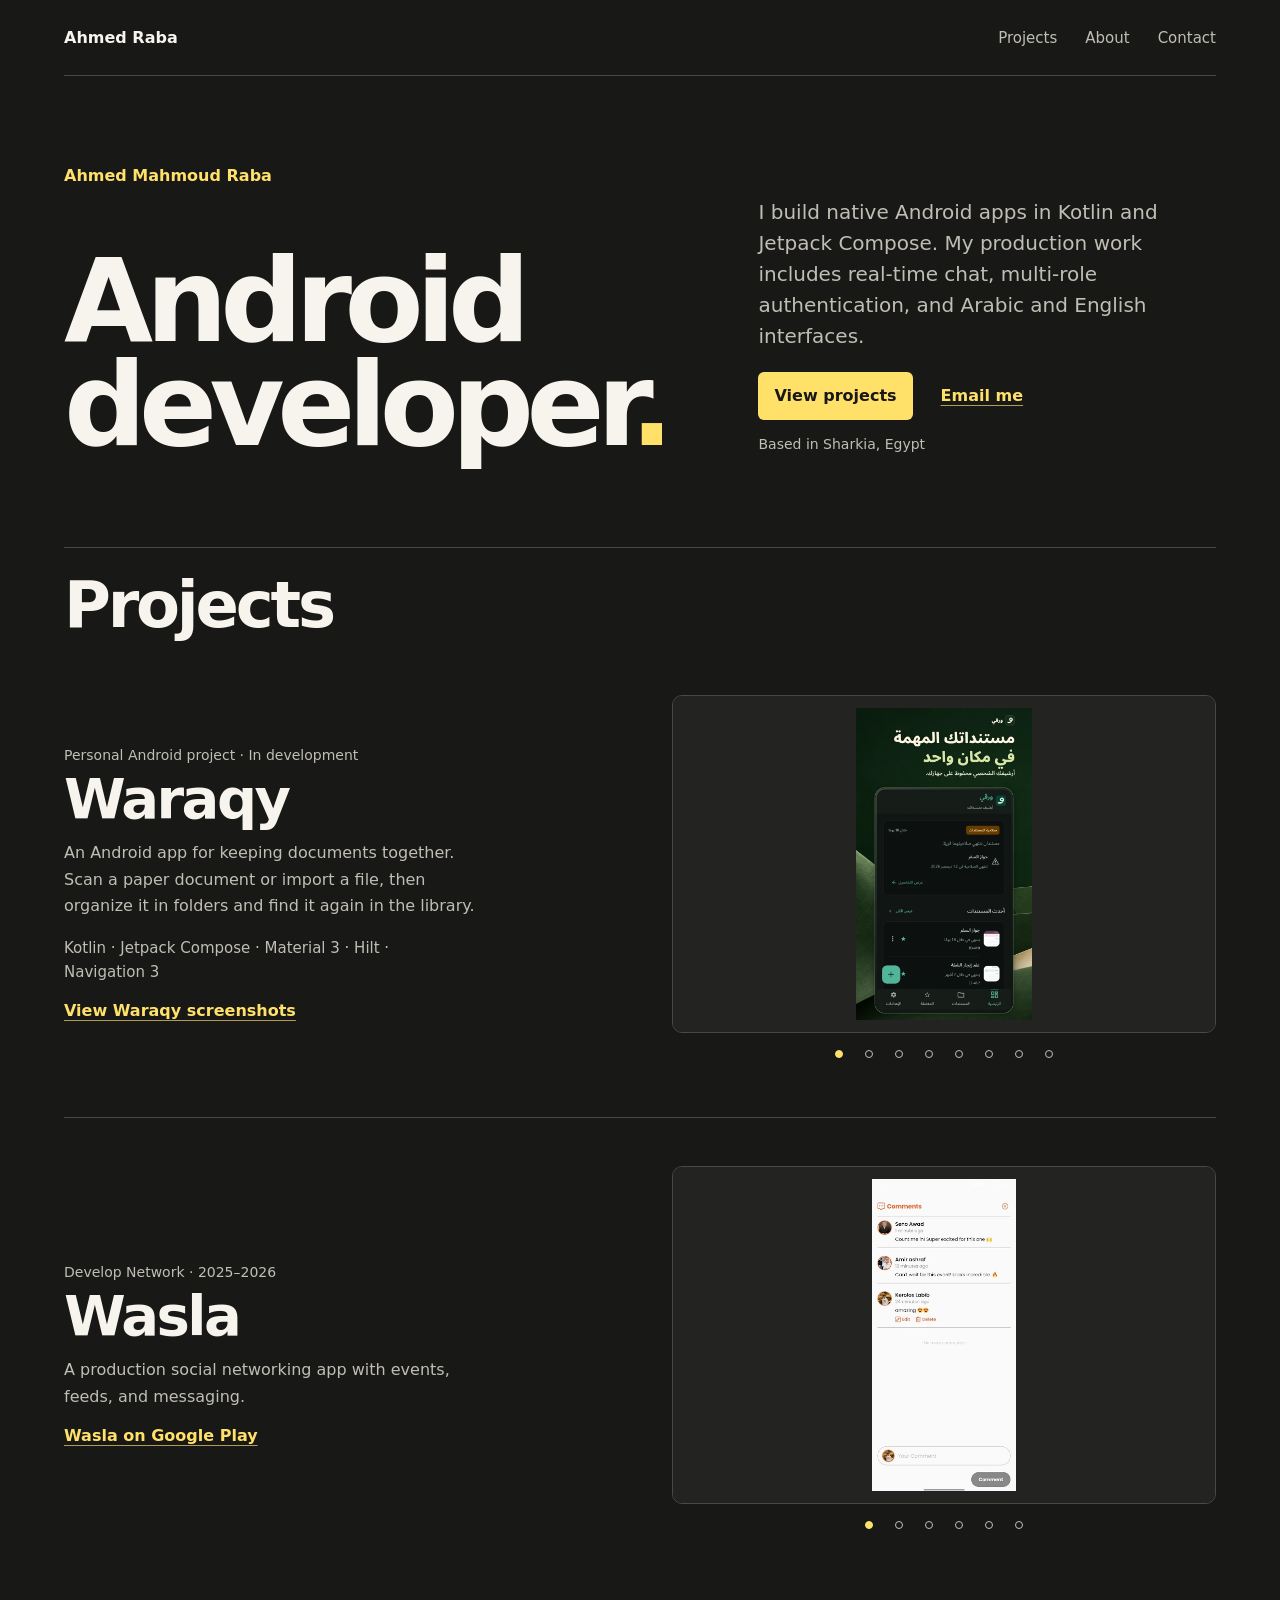
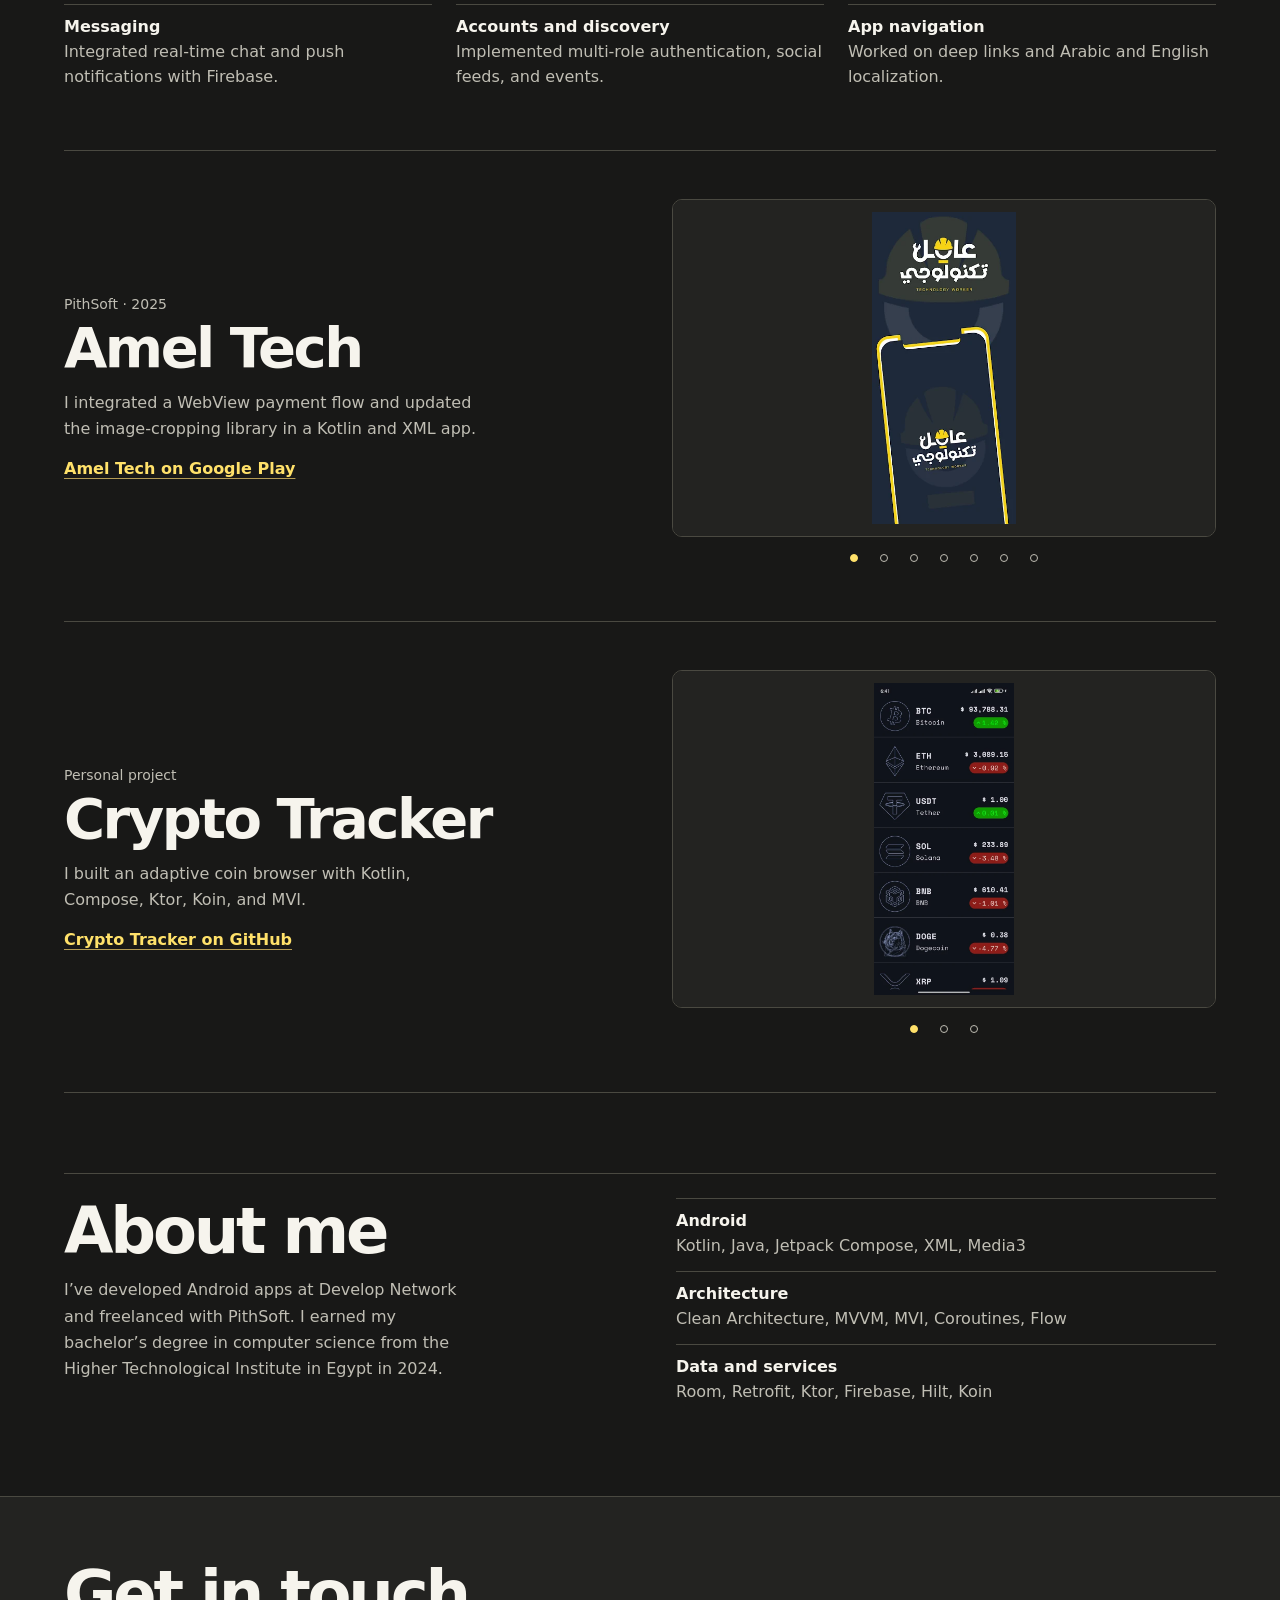
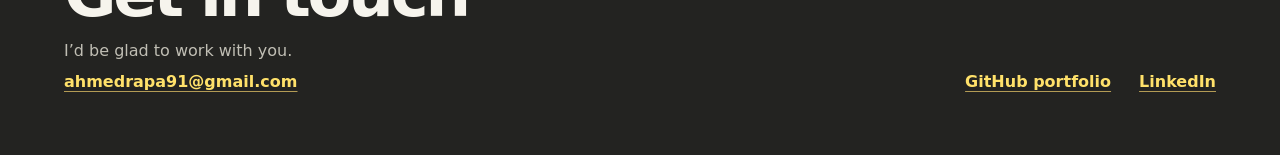
==== commit e0ae4769: "Use Projects for the portfolio section" ====
--- a/index.html
+++ b/index.html
@@ -15,7 +15,7 @@
   <header class="shell masthead">
     <a class="wordmark" href="./">Ahmed Raba</a>
     <nav aria-label="Main navigation">
-      <a href="#work">Work</a>
+      <a href="#work">Projects</a>
       <a href="#about">About</a>
       <a href="#contact">Contact</a>
     </nav>
@@ -27,14 +27,14 @@
       <div class="intro-foot">
         <p>I build native Android apps in Kotlin and Jetpack Compose. My production work includes real-time chat, multi-role authentication, and Arabic and English interfaces.</p>
         <div class="intro-links">
-          <a class="button" href="#work">View selected work</a>
+          <a class="button" href="#work">View projects</a>
           <a class="text-link" href="mailto:ahmedrapa91@gmail.com">Email me</a>
         </div>
         <p class="location">Based in Sharkia, Egypt</p>
       </div>
     </section>
     <section class="shell work" id="work" aria-labelledby="work-title">
-      <h2 id="work-title">Selected work</h2>
+      <h2 id="work-title">Projects</h2>
       <article class="project" aria-labelledby="waraqy-title">
         <div class="project-copy">
           <p class="metadata">Personal Android project · In development</p>
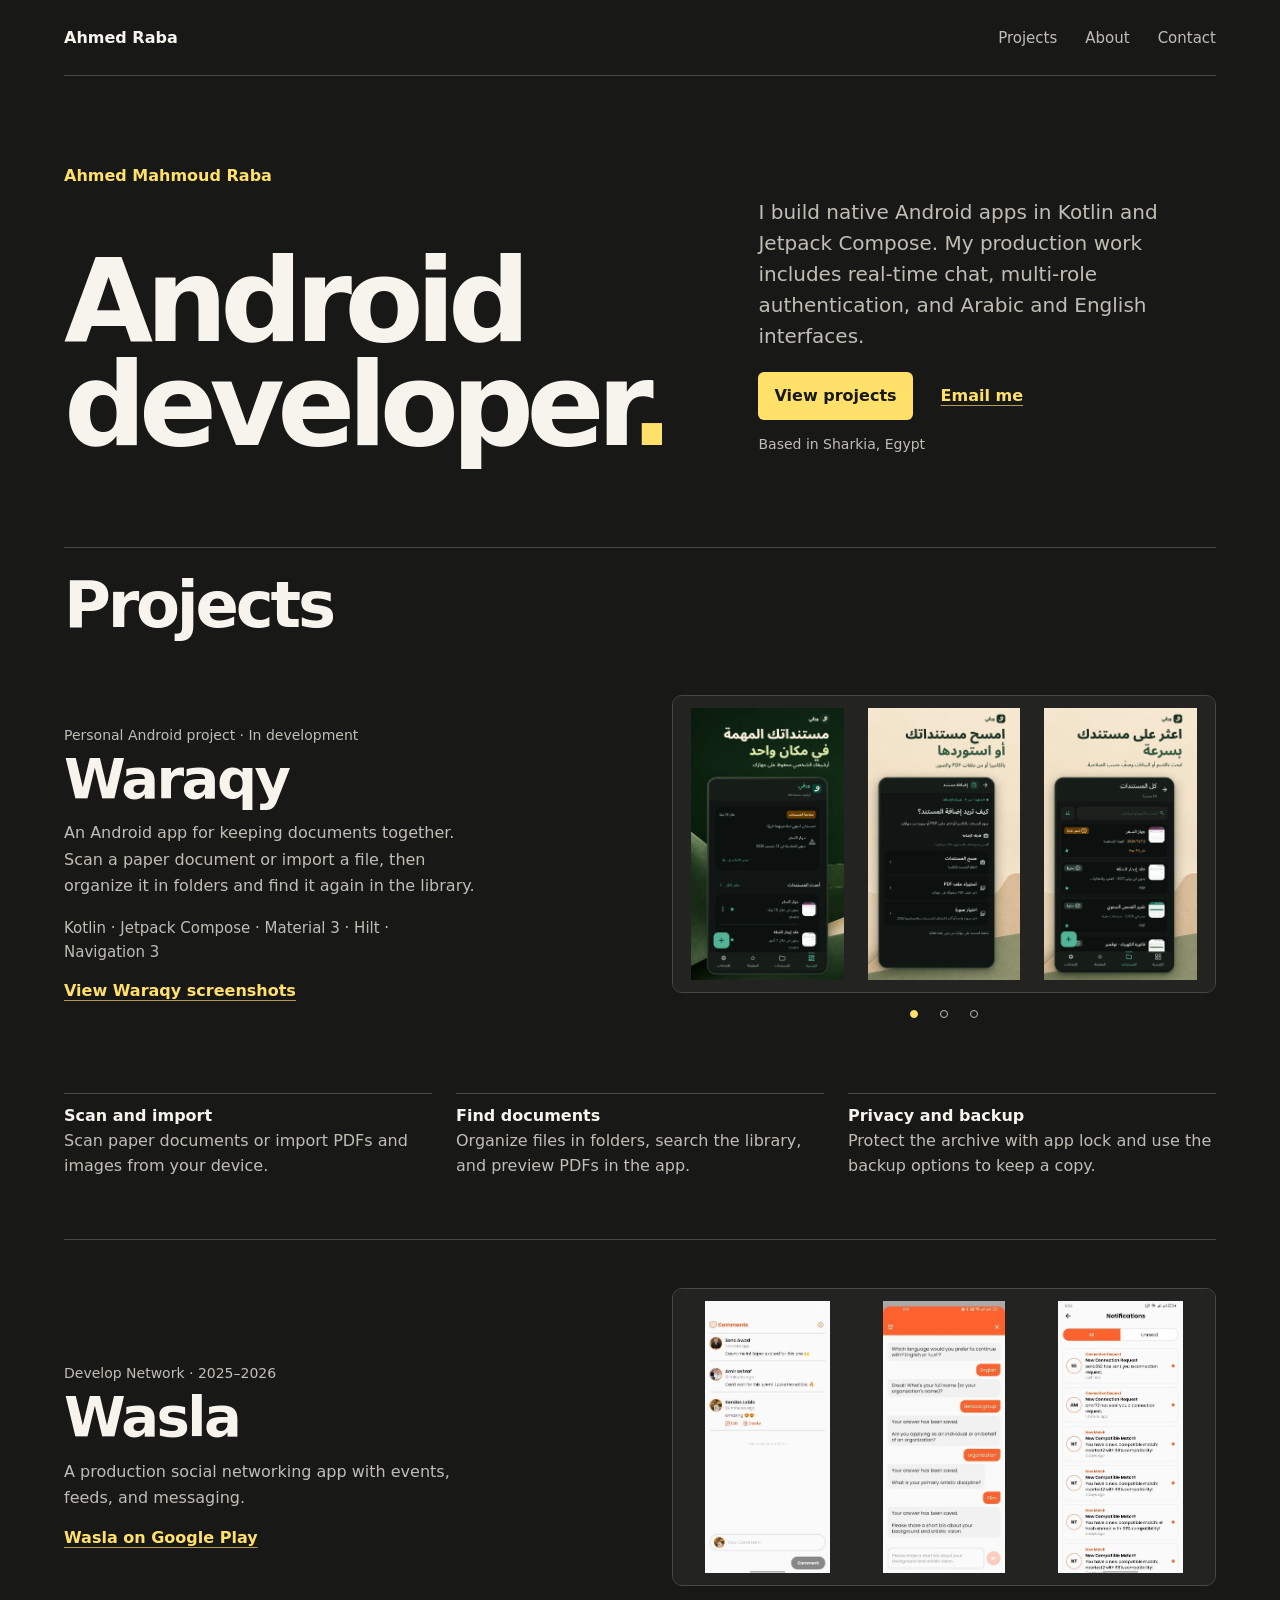
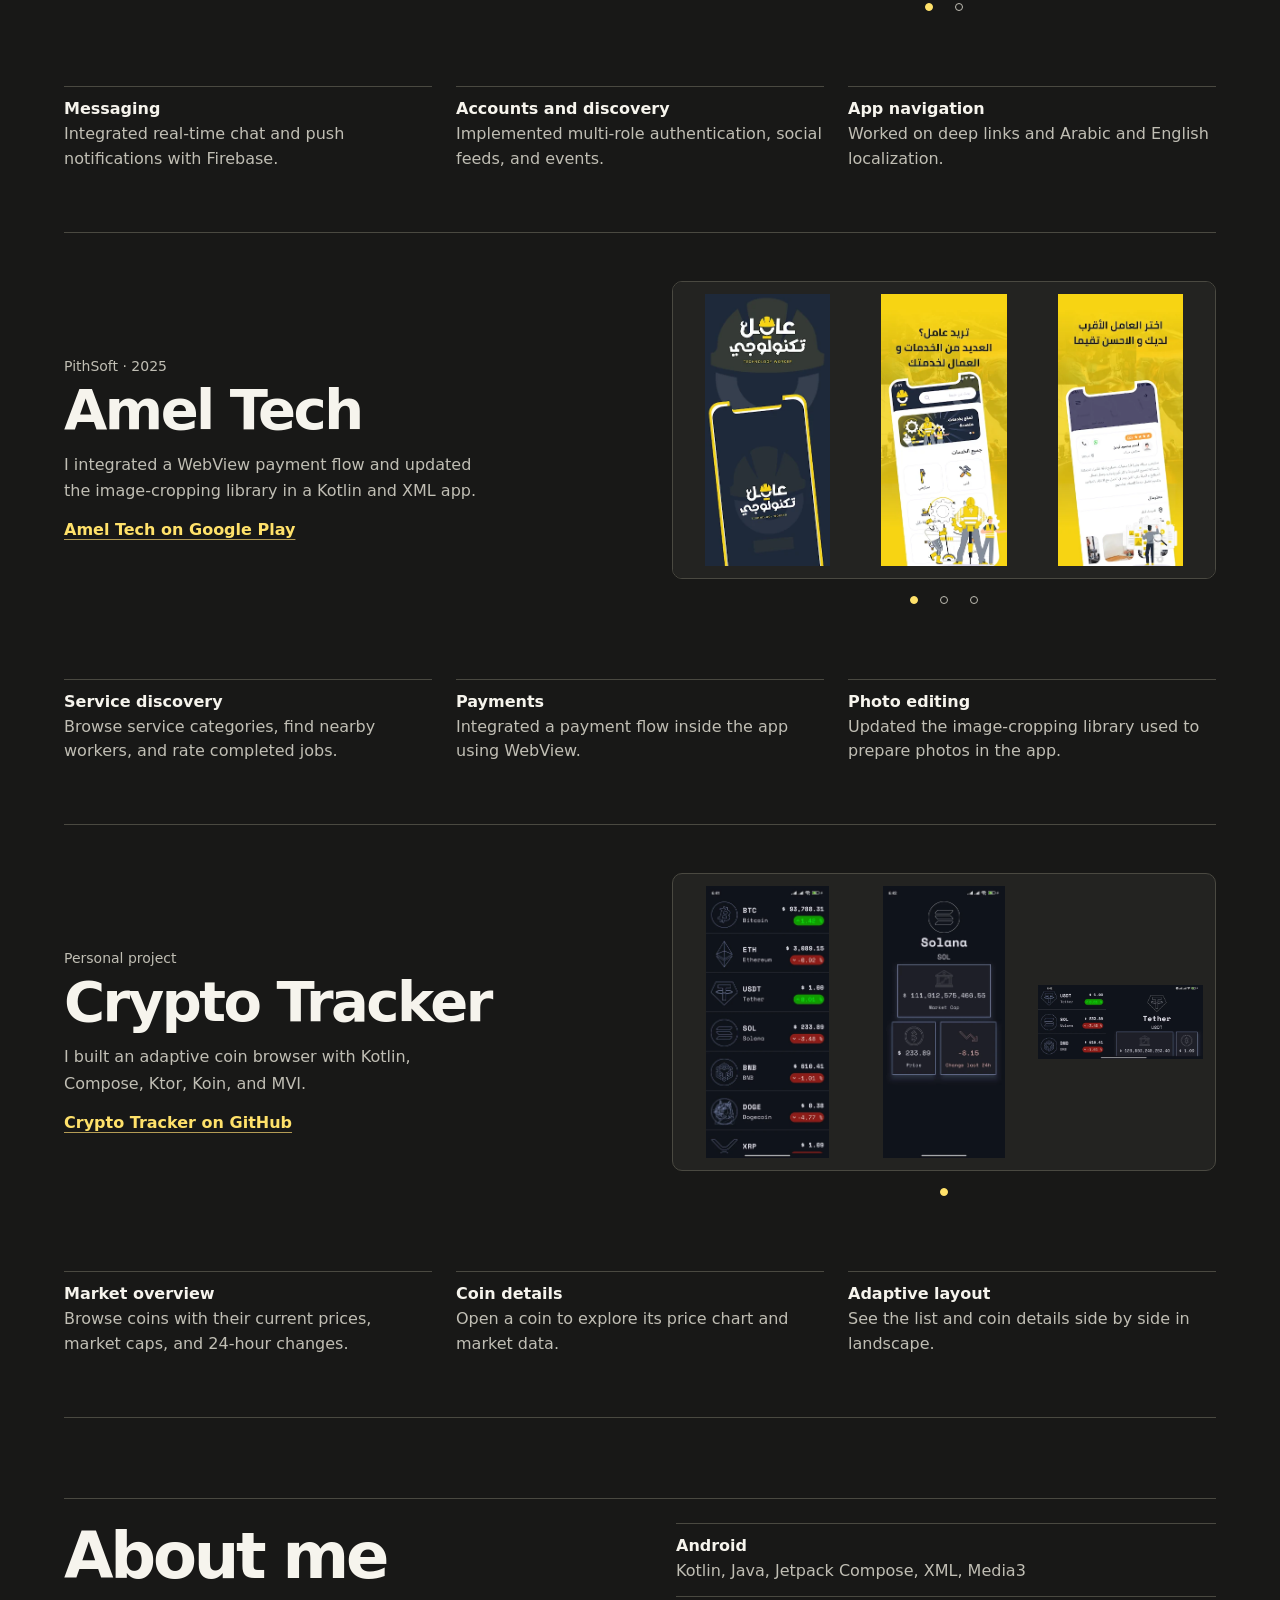
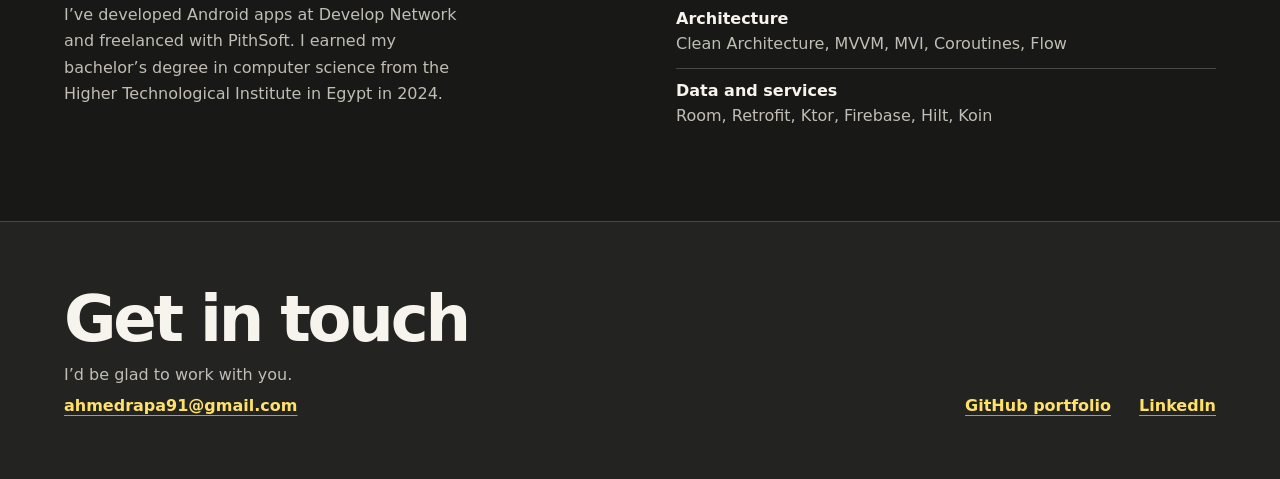
==== commit 8c153ca7: "Show project features and group screenshots in threes" ====
--- a/index.html
+++ b/index.html
@@ -7,8 +7,8 @@
   <meta name="description" content="Android developer Ahmed Mahmoud Raba. Explore Waraqy, Wasla, and more native Android work.">
   <title>Ahmed Mahmoud Raba | Android Developer</title>
   <link rel="canonical" href="https://ahmedraba.github.io/">
-  <link rel="stylesheet" href="styles.css?v=8">
-  <script src="galleries.js?v=2" defer></script>
+  <link rel="stylesheet" href="styles.css?v=9">
+  <script src="galleries.js?v=3" defer></script>
 </head>
 <body>
   <a class="skip" href="#main">Skip to content</a>
@@ -45,17 +45,29 @@
         </div>
         <div class="project-gallery" id="waraqy-screenshots">
           <ul class="screenshot-gallery" id="waraqy-track" aria-label="Waraqy screenshots" tabindex="0">
-            <li><a href="images/waraqy-home.webp"><img src="images/waraqy-home.webp" width="640" height="1138" alt="Waraqy home screen with an expiry reminder and recently added documents"></a></li>
-            <li><a href="images/waraqy-import.webp"><img src="images/waraqy-import.webp" width="640" height="1138" alt="Waraqy menu for scanning papers and importing PDFs or images"></a></li>
-            <li><a href="images/waraqy-library.webp"><img src="images/waraqy-library.webp" width="640" height="1138" alt="Waraqy document library with search, filters, and a list of documents"></a></li>
-            <li><a href="images/waraqy-folders.webp"><img src="images/waraqy-folders.webp" width="640" height="1138" loading="lazy" alt="Waraqy screen for browsing document folders"></a></li>
-            <li><a href="images/waraqy-pdf.webp"><img src="images/waraqy-pdf.webp" width="640" height="1138" loading="lazy" alt="A document open in Waraqy’s PDF viewer"></a></li>
-            <li><a href="images/waraqy-document.webp"><img src="images/waraqy-document.webp" width="640" height="1138" loading="lazy" alt="A document’s details with page thumbnails and an expiry reminder"></a></li>
-            <li><a href="images/waraqy-backup.webp"><img src="images/waraqy-backup.webp" width="640" height="1138" loading="lazy" alt="Waraqy settings for app lock and backup"></a></li>
-            <li><a href="images/waraqy-scanner.webp"><img src="images/waraqy-scanner.webp" width="640" height="1138" loading="lazy" alt="In-app camera detecting the edges of a document"></a></li>
+            <li class="screenshot-page">
+              <a href="images/waraqy-home.webp"><img src="images/waraqy-home.webp" width="640" height="1138" alt="Waraqy home screen with an expiry reminder and recently added documents"></a>
+              <a href="images/waraqy-import.webp"><img src="images/waraqy-import.webp" width="640" height="1138" alt="Waraqy menu for scanning papers and importing PDFs or images"></a>
+              <a href="images/waraqy-library.webp"><img src="images/waraqy-library.webp" width="640" height="1138" alt="Waraqy document library with search, filters, and a list of documents"></a>
+            </li>
+            <li class="screenshot-page">
+              <a href="images/waraqy-folders.webp"><img src="images/waraqy-folders.webp" width="640" height="1138" loading="lazy" alt="Waraqy screen for browsing document folders"></a>
+              <a href="images/waraqy-pdf.webp"><img src="images/waraqy-pdf.webp" width="640" height="1138" loading="lazy" alt="A document open in Waraqy’s PDF viewer"></a>
+              <a href="images/waraqy-document.webp"><img src="images/waraqy-document.webp" width="640" height="1138" loading="lazy" alt="A document’s details with page thumbnails and an expiry reminder"></a>
+            </li>
+            <li class="screenshot-page">
+              <a href="images/waraqy-document.webp"><img src="images/waraqy-document.webp" width="640" height="1138" loading="lazy" alt="A document’s details with page thumbnails and an expiry reminder"></a>
+              <a href="images/waraqy-backup.webp"><img src="images/waraqy-backup.webp" width="640" height="1138" loading="lazy" alt="Waraqy settings for app lock and backup"></a>
+              <a href="images/waraqy-scanner.webp"><img src="images/waraqy-scanner.webp" width="640" height="1138" loading="lazy" alt="In-app camera detecting the edges of a document"></a>
+            </li>
           </ul>
           <div class="gallery-controls" role="group" aria-label="Browse Waraqy screenshots" hidden></div>
         </div>
+        <dl class="contributions">
+          <div><dt>Scan and import</dt><dd>Scan paper documents or import PDFs and images from your device.</dd></div>
+          <div><dt>Find documents</dt><dd>Organize files in folders, search the library, and preview PDFs in the app.</dd></div>
+          <div><dt>Privacy and backup</dt><dd>Protect the archive with app lock and use the backup options to keep a copy.</dd></div>
+        </dl>
       </article>
       <article class="project" aria-labelledby="wasla-title">
         <div class="project-copy">
@@ -66,12 +78,16 @@
         </div>
         <div class="project-gallery">
           <ul class="screenshot-gallery" id="wasla-track" aria-label="Wasla screenshots" tabindex="0">
-            <li><a href="images/wasla.webp"><img src="images/wasla.webp" width="277" height="600" loading="lazy" alt="Wasla comments screen"></a></li>
-            <li><a href="images/wasla-detail.webp"><img src="images/wasla-detail.webp" width="270" height="600" loading="lazy" alt="Wasla chat-based onboarding"></a></li>
-            <li><a href="images/wasla-more.webp"><img src="images/wasla-more.webp" width="277" height="600" loading="lazy" alt="Wasla notifications list"></a></li>
-            <li><a href="images/wasla-4.webp"><img src="images/wasla-4.webp" width="277" height="600" loading="lazy" alt="Wasla user profile and recent projects"></a></li>
-            <li><a href="images/wasla-5.webp"><img src="images/wasla-5.webp" width="270" height="600" loading="lazy" alt="Wasla direct messages"></a></li>
-            <li><a href="images/wasla-6.webp"><img src="images/wasla-6.webp" width="277" height="600" loading="lazy" alt="Wasla social feed"></a></li>
+            <li class="screenshot-page">
+              <a href="images/wasla.webp"><img src="images/wasla.webp" width="277" height="600" loading="lazy" alt="Wasla comments screen"></a>
+              <a href="images/wasla-detail.webp"><img src="images/wasla-detail.webp" width="270" height="600" loading="lazy" alt="Wasla chat-based onboarding"></a>
+              <a href="images/wasla-more.webp"><img src="images/wasla-more.webp" width="277" height="600" loading="lazy" alt="Wasla notifications list"></a>
+            </li>
+            <li class="screenshot-page">
+              <a href="images/wasla-4.webp"><img src="images/wasla-4.webp" width="277" height="600" loading="lazy" alt="Wasla user profile and recent projects"></a>
+              <a href="images/wasla-5.webp"><img src="images/wasla-5.webp" width="270" height="600" loading="lazy" alt="Wasla direct messages"></a>
+              <a href="images/wasla-6.webp"><img src="images/wasla-6.webp" width="277" height="600" loading="lazy" alt="Wasla social feed"></a>
+            </li>
           </ul>
           <div class="gallery-controls" role="group" aria-label="Browse Wasla screenshots" hidden></div>
         </div>
@@ -90,16 +106,29 @@
         </div>
         <div class="project-gallery">
           <ul class="screenshot-gallery" id="amel-tech-track" aria-label="Amel Tech screenshots" tabindex="0">
-            <li><a href="images/amel-tech.webp"><img src="images/amel-tech.webp" width="277" height="600" loading="lazy" alt="Amel Tech Google Play cover graphic"></a></li>
-            <li><a href="images/amel-tech-detail.webp"><img src="images/amel-tech-detail.webp" width="277" height="600" loading="lazy" alt="Amel Tech home screen with service categories"></a></li>
-            <li><a href="images/amel-tech-more.webp"><img src="images/amel-tech-more.webp" width="277" height="600" loading="lazy" alt="Browse nearby workers in Amel Tech"></a></li>
-            <li><a href="images/amel-tech-4.webp"><img src="images/amel-tech-4.webp" width="277" height="600" loading="lazy" alt="Rate a worker in Amel Tech"></a></li>
-            <li><a href="images/amel-tech-5.webp"><img src="images/amel-tech-5.webp" width="277" height="600" loading="lazy" alt="Amel Tech worker registration form"></a></li>
-            <li><a href="images/amel-tech-6.webp"><img src="images/amel-tech-6.webp" width="277" height="600" loading="lazy" alt="Amel Tech subscription options"></a></li>
-            <li><a href="images/amel-tech-7.webp"><img src="images/amel-tech-7.webp" width="277" height="600" loading="lazy" alt="Amel Tech account activation after review"></a></li>
+            <li class="screenshot-page">
+              <a href="images/amel-tech.webp"><img src="images/amel-tech.webp" width="277" height="600" loading="lazy" alt="Amel Tech Google Play cover graphic"></a>
+              <a href="images/amel-tech-detail.webp"><img src="images/amel-tech-detail.webp" width="277" height="600" loading="lazy" alt="Amel Tech home screen with service categories"></a>
+              <a href="images/amel-tech-more.webp"><img src="images/amel-tech-more.webp" width="277" height="600" loading="lazy" alt="Browse nearby workers in Amel Tech"></a>
+            </li>
+            <li class="screenshot-page">
+              <a href="images/amel-tech-4.webp"><img src="images/amel-tech-4.webp" width="277" height="600" loading="lazy" alt="Rate a worker in Amel Tech"></a>
+              <a href="images/amel-tech-5.webp"><img src="images/amel-tech-5.webp" width="277" height="600" loading="lazy" alt="Amel Tech worker registration form"></a>
+              <a href="images/amel-tech-6.webp"><img src="images/amel-tech-6.webp" width="277" height="600" loading="lazy" alt="Amel Tech subscription options"></a>
+            </li>
+            <li class="screenshot-page">
+              <a href="images/amel-tech-5.webp"><img src="images/amel-tech-5.webp" width="277" height="600" loading="lazy" alt="Amel Tech worker registration form"></a>
+              <a href="images/amel-tech-6.webp"><img src="images/amel-tech-6.webp" width="277" height="600" loading="lazy" alt="Amel Tech subscription options"></a>
+              <a href="images/amel-tech-7.webp"><img src="images/amel-tech-7.webp" width="277" height="600" loading="lazy" alt="Amel Tech account activation after review"></a>
+            </li>
           </ul>
           <div class="gallery-controls" role="group" aria-label="Browse Amel Tech screenshots" hidden></div>
         </div>
+        <dl class="contributions">
+          <div><dt>Service discovery</dt><dd>Browse service categories, find nearby workers, and rate completed jobs.</dd></div>
+          <div><dt>Payments</dt><dd>Integrated a payment flow inside the app using WebView.</dd></div>
+          <div><dt>Photo editing</dt><dd>Updated the image-cropping library used to prepare photos in the app.</dd></div>
+        </dl>
       </article>
       <article class="project" aria-labelledby="crypto-tracker-title">
         <div class="project-copy">
@@ -110,12 +139,19 @@
         </div>
         <div class="project-gallery">
           <ul class="screenshot-gallery" id="crypto-track" aria-label="Crypto Tracker screenshots" tabindex="0">
-            <li><a href="images/crypto-tracker-list.webp"><img src="images/crypto-tracker-list.webp" width="513" height="1140" loading="lazy" alt="Coin list with current prices and market changes"></a></li>
-            <li><a href="images/crypto-tracker-details.webp"><img src="images/crypto-tracker-details.webp" width="513" height="1140" loading="lazy" alt="Details and price chart for a selected coin"></a></li>
-            <li><a href="images/crypto-tracker.webp"><img src="images/crypto-tracker.webp" width="1000" height="450" loading="lazy" alt="Crypto Tracker in landscape, with the coin list beside the selected coin’s price chart"></a></li>
+            <li class="screenshot-page">
+              <a href="images/crypto-tracker-list.webp"><img src="images/crypto-tracker-list.webp" width="513" height="1140" loading="lazy" alt="Coin list with current prices and market changes"></a>
+              <a href="images/crypto-tracker-details.webp"><img src="images/crypto-tracker-details.webp" width="513" height="1140" loading="lazy" alt="Details and price chart for a selected coin"></a>
+              <a href="images/crypto-tracker.webp"><img src="images/crypto-tracker.webp" width="1000" height="450" loading="lazy" alt="Crypto Tracker in landscape, with the coin list beside the selected coin’s price chart"></a>
+            </li>
           </ul>
           <div class="gallery-controls" role="group" aria-label="Browse Crypto Tracker screenshots" hidden></div>
         </div>
+        <dl class="contributions">
+          <div><dt>Market overview</dt><dd>Browse coins with their current prices, market caps, and 24-hour changes.</dd></div>
+          <div><dt>Coin details</dt><dd>Open a coin to explore its price chart and market data.</dd></div>
+          <div><dt>Adaptive layout</dt><dd>See the list and coin details side by side in landscape.</dd></div>
+        </dl>
       </article>
     </section>
     <section class="shell about" id="about" aria-labelledby="about-title">
--- a/styles.css
+++ b/styles.css
@@ -54,8 +54,8 @@
 .project-gallery { min-width: 0; }
 .screenshot-gallery { display: grid; grid-auto-flow: column; grid-auto-columns: 100%; overflow-x: auto; margin: 0; padding: 0; list-style: none; scroll-snap-type: x mandatory; scrollbar-width: none; border: 1px solid var(--rule); border-radius: .625rem; background: var(--panel); }
 .screenshot-gallery::-webkit-scrollbar { display: none; }
-.screenshot-gallery li { min-width: 0; scroll-snap-align: start; }
-.screenshot-gallery a { display: block; height: clamp(14rem, 32vw, 21rem); padding: .75rem; }
+.screenshot-page { display: grid; grid-template-columns: repeat(3, minmax(0, 1fr)); align-items: center; gap: clamp(.375rem, 1vw, .75rem); min-width: 0; padding: clamp(.375rem, 1vw, .75rem); scroll-snap-align: start; }
+.screenshot-page a { display: block; min-width: 0; height: clamp(8rem, 36vw, 17rem); border-radius: .375rem; }
 .screenshot-gallery a:focus-visible { outline-offset: -4px; }
 .screenshot-gallery img { display: block; width: 100%; height: 100%; object-fit: contain; }
 .gallery-controls { display: flex; flex-wrap: wrap; justify-content: center; margin-top: .375rem; }
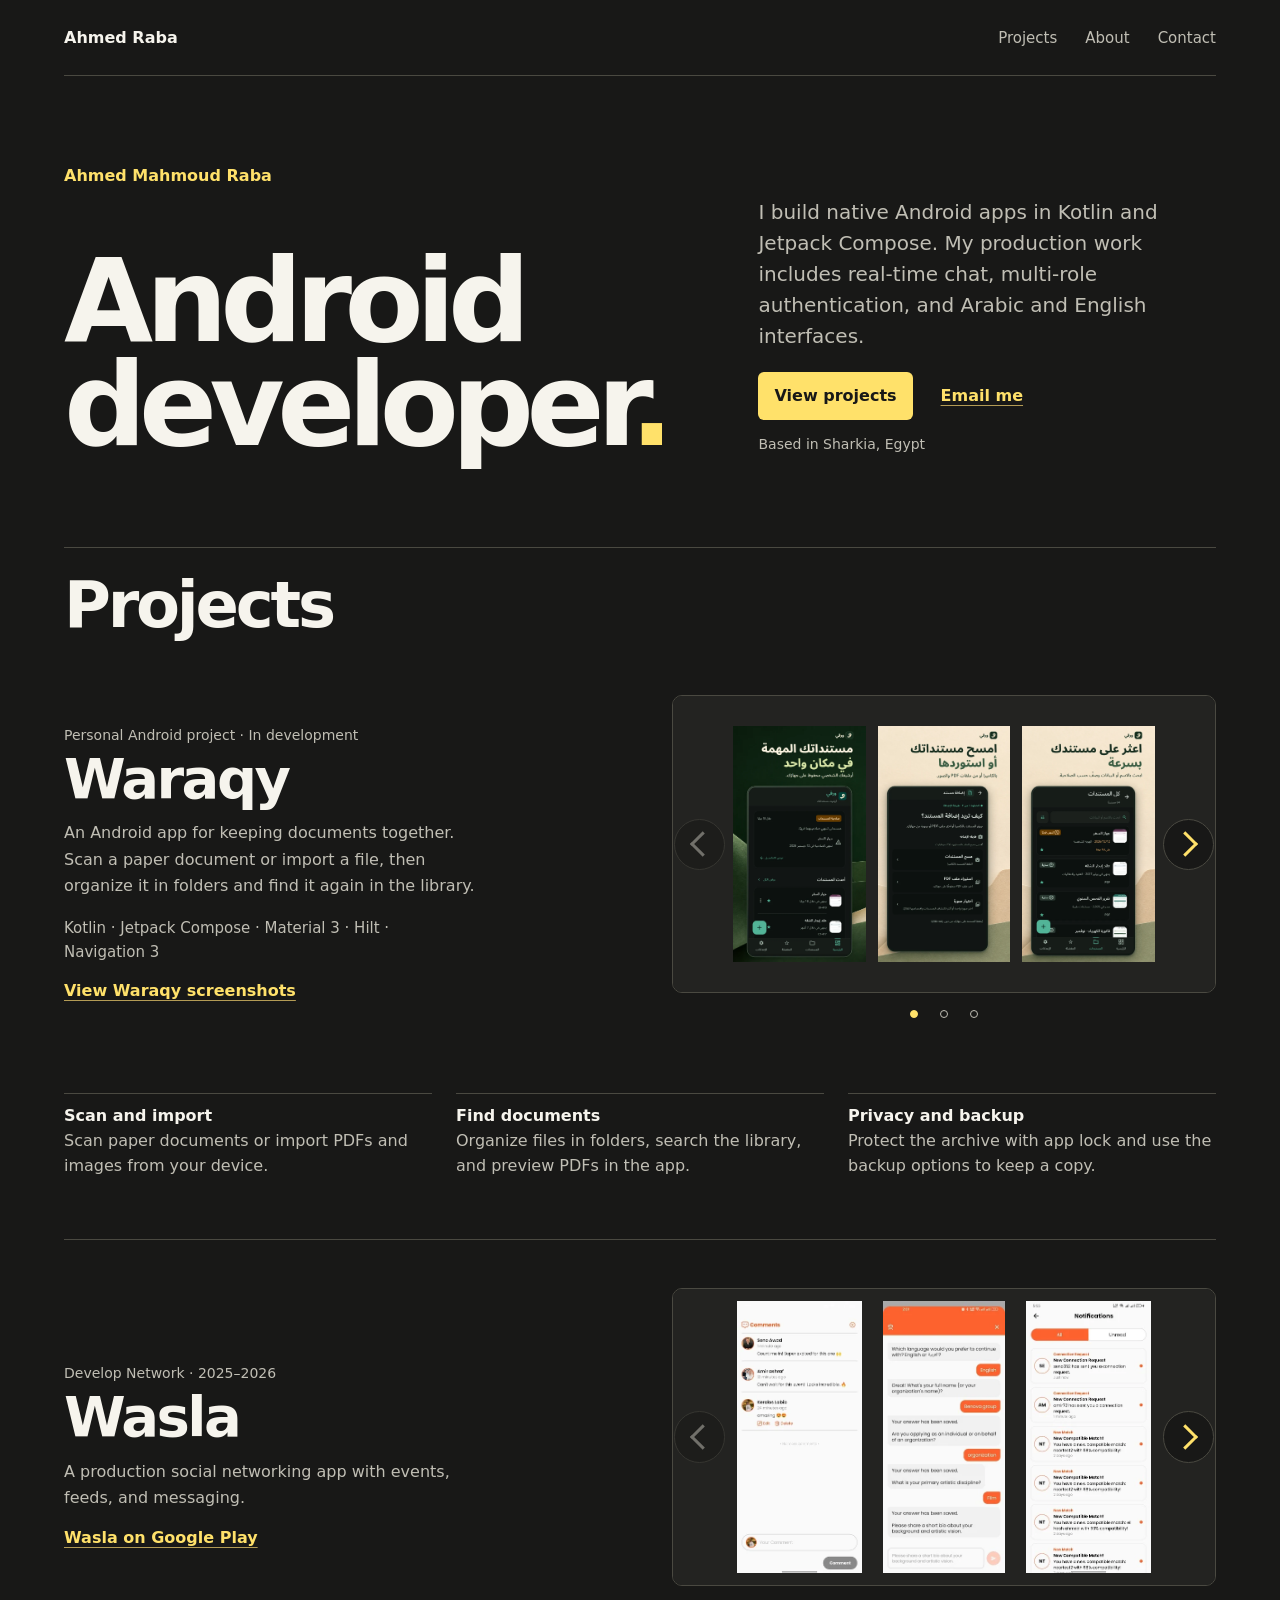
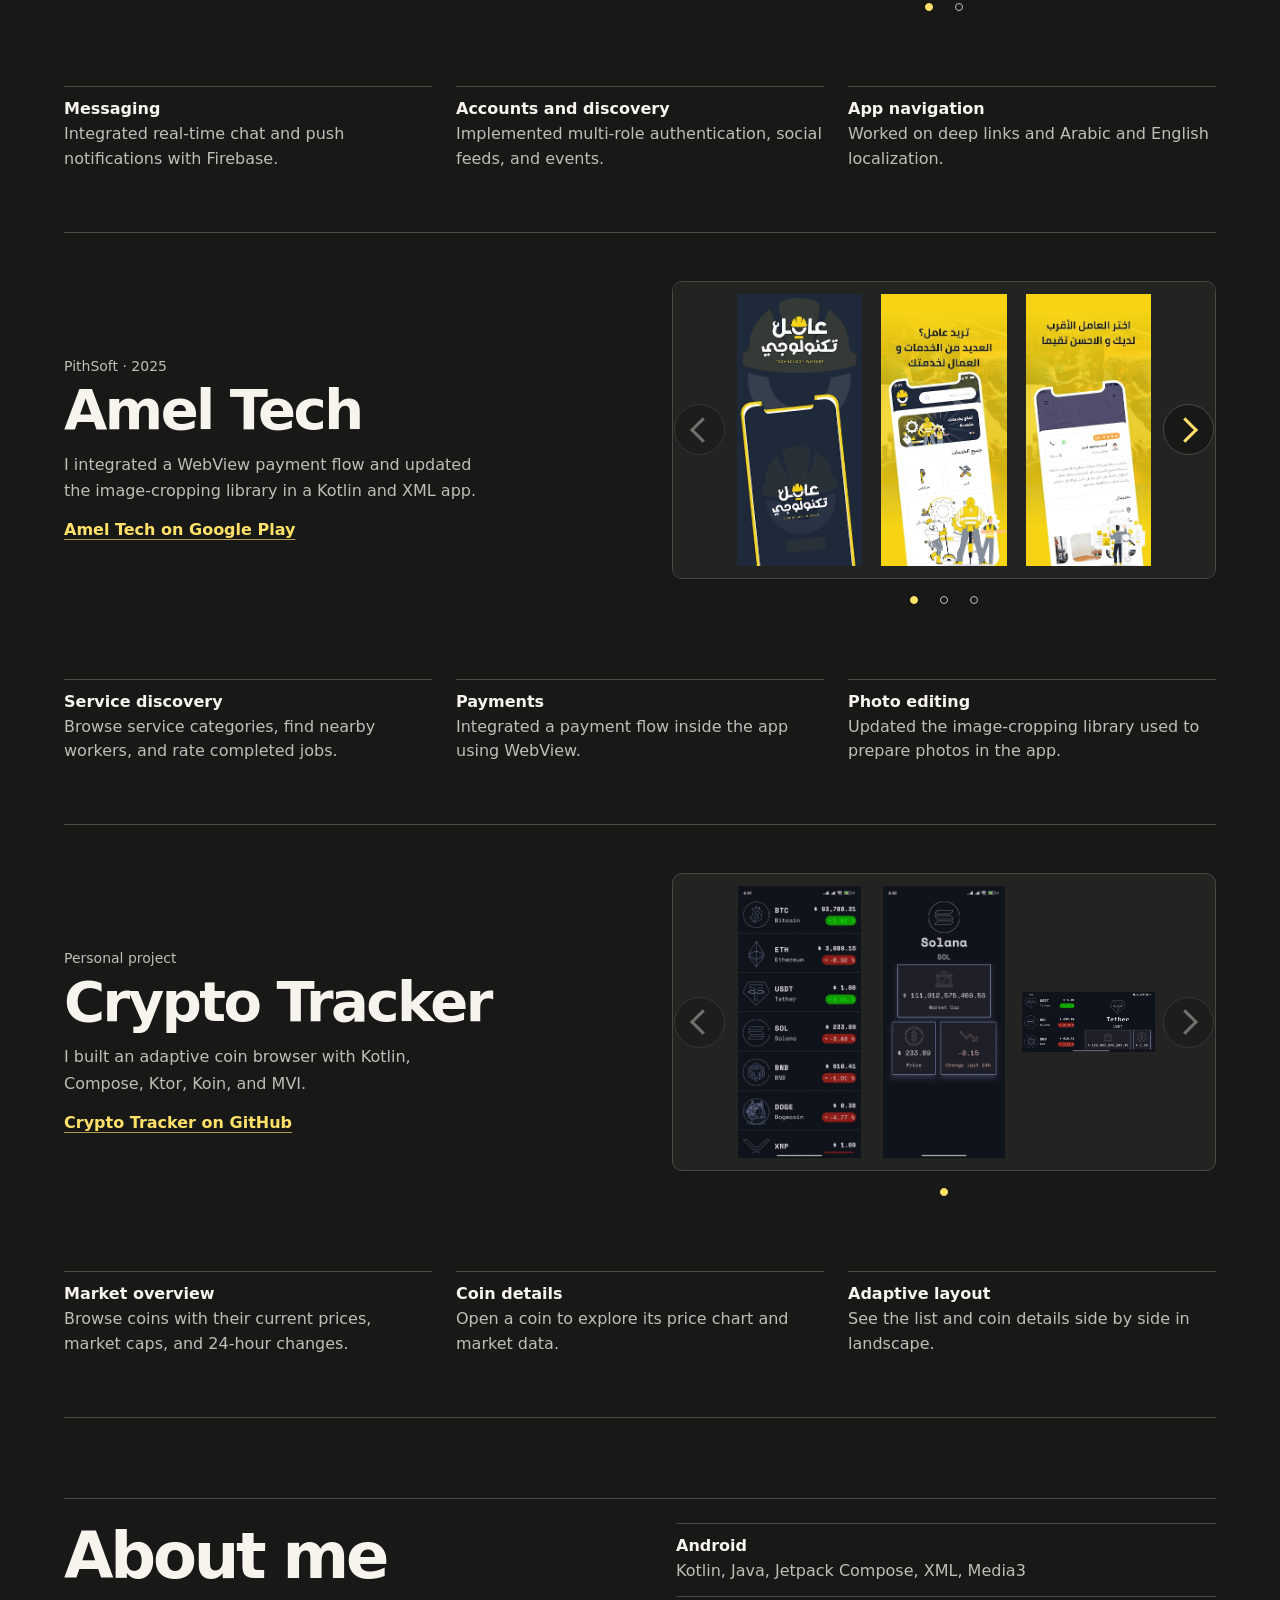
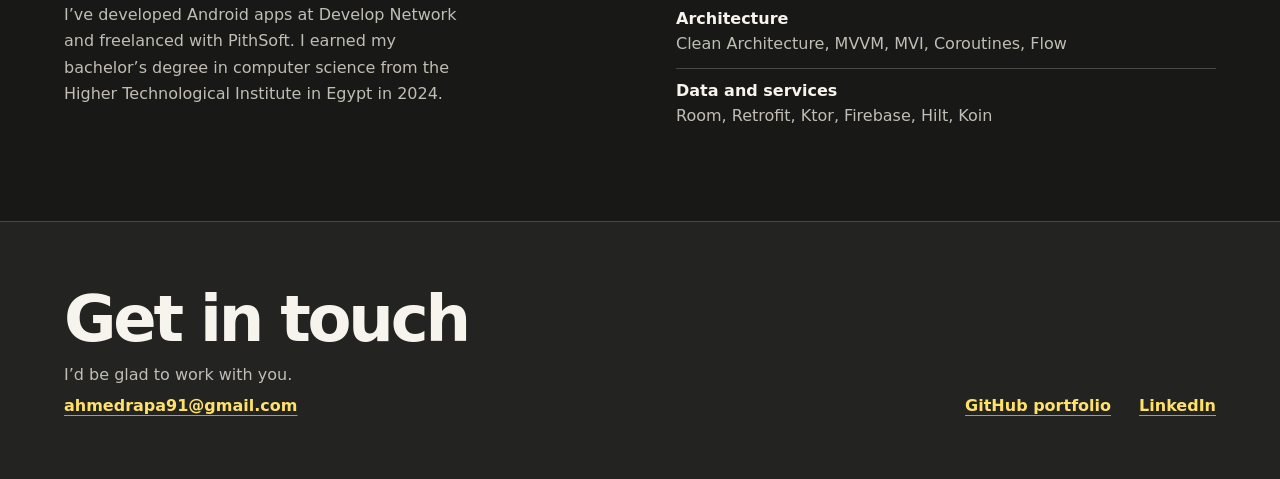
==== commit 291427f5: "Add previous and next arrows to project galleries" ====
--- a/index.html
+++ b/index.html
@@ -7,8 +7,8 @@
   <meta name="description" content="Android developer Ahmed Mahmoud Raba. Explore Waraqy, Wasla, and more native Android work.">
   <title>Ahmed Mahmoud Raba | Android Developer</title>
   <link rel="canonical" href="https://ahmedraba.github.io/">
-  <link rel="stylesheet" href="styles.css?v=9">
-  <script src="galleries.js?v=3" defer></script>
+  <link rel="stylesheet" href="styles.css?v=10">
+  <script src="galleries.js?v=4" defer></script>
 </head>
 <body>
   <a class="skip" href="#main">Skip to content</a>
--- a/styles.css
+++ b/styles.css
@@ -51,17 +51,26 @@
 .text-link:hover { text-decoration-thickness: 2px; }
 
 [hidden] { display: none !important; }
-.project-gallery { min-width: 0; }
-.screenshot-gallery { display: grid; grid-auto-flow: column; grid-auto-columns: 100%; overflow-x: auto; margin: 0; padding: 0; list-style: none; scroll-snap-type: x mandatory; scrollbar-width: none; border: 1px solid var(--rule); border-radius: .625rem; background: var(--panel); }
+.project-gallery { display: grid; grid-template-columns: minmax(0, 1fr); min-width: 0; }
+.screenshot-gallery { display: grid; grid-area: 1 / 1; grid-auto-flow: column; grid-auto-columns: 100%; overflow-x: auto; margin: 0; padding: 0; list-style: none; scroll-snap-type: x mandatory; scrollbar-width: none; border: 1px solid var(--rule); border-radius: .625rem; background: var(--panel); }
 .screenshot-gallery::-webkit-scrollbar { display: none; }
 .screenshot-page { display: grid; grid-template-columns: repeat(3, minmax(0, 1fr)); align-items: center; gap: clamp(.375rem, 1vw, .75rem); min-width: 0; padding: clamp(.375rem, 1vw, .75rem); scroll-snap-align: start; }
+.has-gallery-arrows .screenshot-page { padding-inline: clamp(3rem, 5.25vw, 3.75rem); }
 .screenshot-page a { display: block; min-width: 0; height: clamp(8rem, 36vw, 17rem); border-radius: .375rem; }
 .screenshot-gallery a:focus-visible { outline-offset: -4px; }
 .screenshot-gallery img { display: block; width: 100%; height: 100%; object-fit: contain; }
-.gallery-controls { display: flex; flex-wrap: wrap; justify-content: center; margin-top: .375rem; }
+.gallery-controls { grid-area: 2 / 1; display: flex; flex-wrap: wrap; justify-content: center; margin-top: .375rem; }
 .gallery-controls button { display: grid; width: 1.875rem; height: 1.875rem; place-items: center; padding: 0; border: 0; border-radius: 50%; background: transparent; cursor: pointer; }
 .gallery-controls button::before { content: ""; width: .5rem; height: .5rem; border: 1px solid var(--muted); border-radius: 50%; }
 .gallery-controls button:hover::before, .gallery-controls button[aria-current="true"]::before { border-color: var(--accent); background: var(--accent); }
+.gallery-arrow { grid-area: 1 / 1; z-index: 1; display: grid; width: clamp(2.75rem, 4vw, 3.25rem); aspect-ratio: 1; align-self: center; place-items: center; margin-inline: .125rem; padding: 0; border: 1px solid var(--rule); border-radius: 50%; background: var(--base); color: var(--accent); cursor: pointer; }
+.gallery-arrow::before { content: ""; width: clamp(.875rem, 1.5vw, 1.125rem); aspect-ratio: 1; border-top: 3px solid currentColor; border-right: 3px solid currentColor; }
+.gallery-arrow--previous { justify-self: start; }
+.gallery-arrow--previous::before { transform: translateX(15%) rotate(-135deg); }
+.gallery-arrow--next { justify-self: end; }
+.gallery-arrow--next::before { transform: translateX(-15%) rotate(45deg); }
+.gallery-arrow:not([aria-disabled="true"]):hover { border-color: var(--accent); }
+.gallery-arrow[aria-disabled="true"] { color: var(--muted); opacity: .5; cursor: default; }
 
 .contributions { grid-column: 1 / -1; display: grid; grid-template-columns: repeat(3, minmax(0, 1fr)); gap: .75rem 1.5rem; }
 .contributions div, .skills div { padding-block: .75rem; border-top: 1px solid var(--rule); }
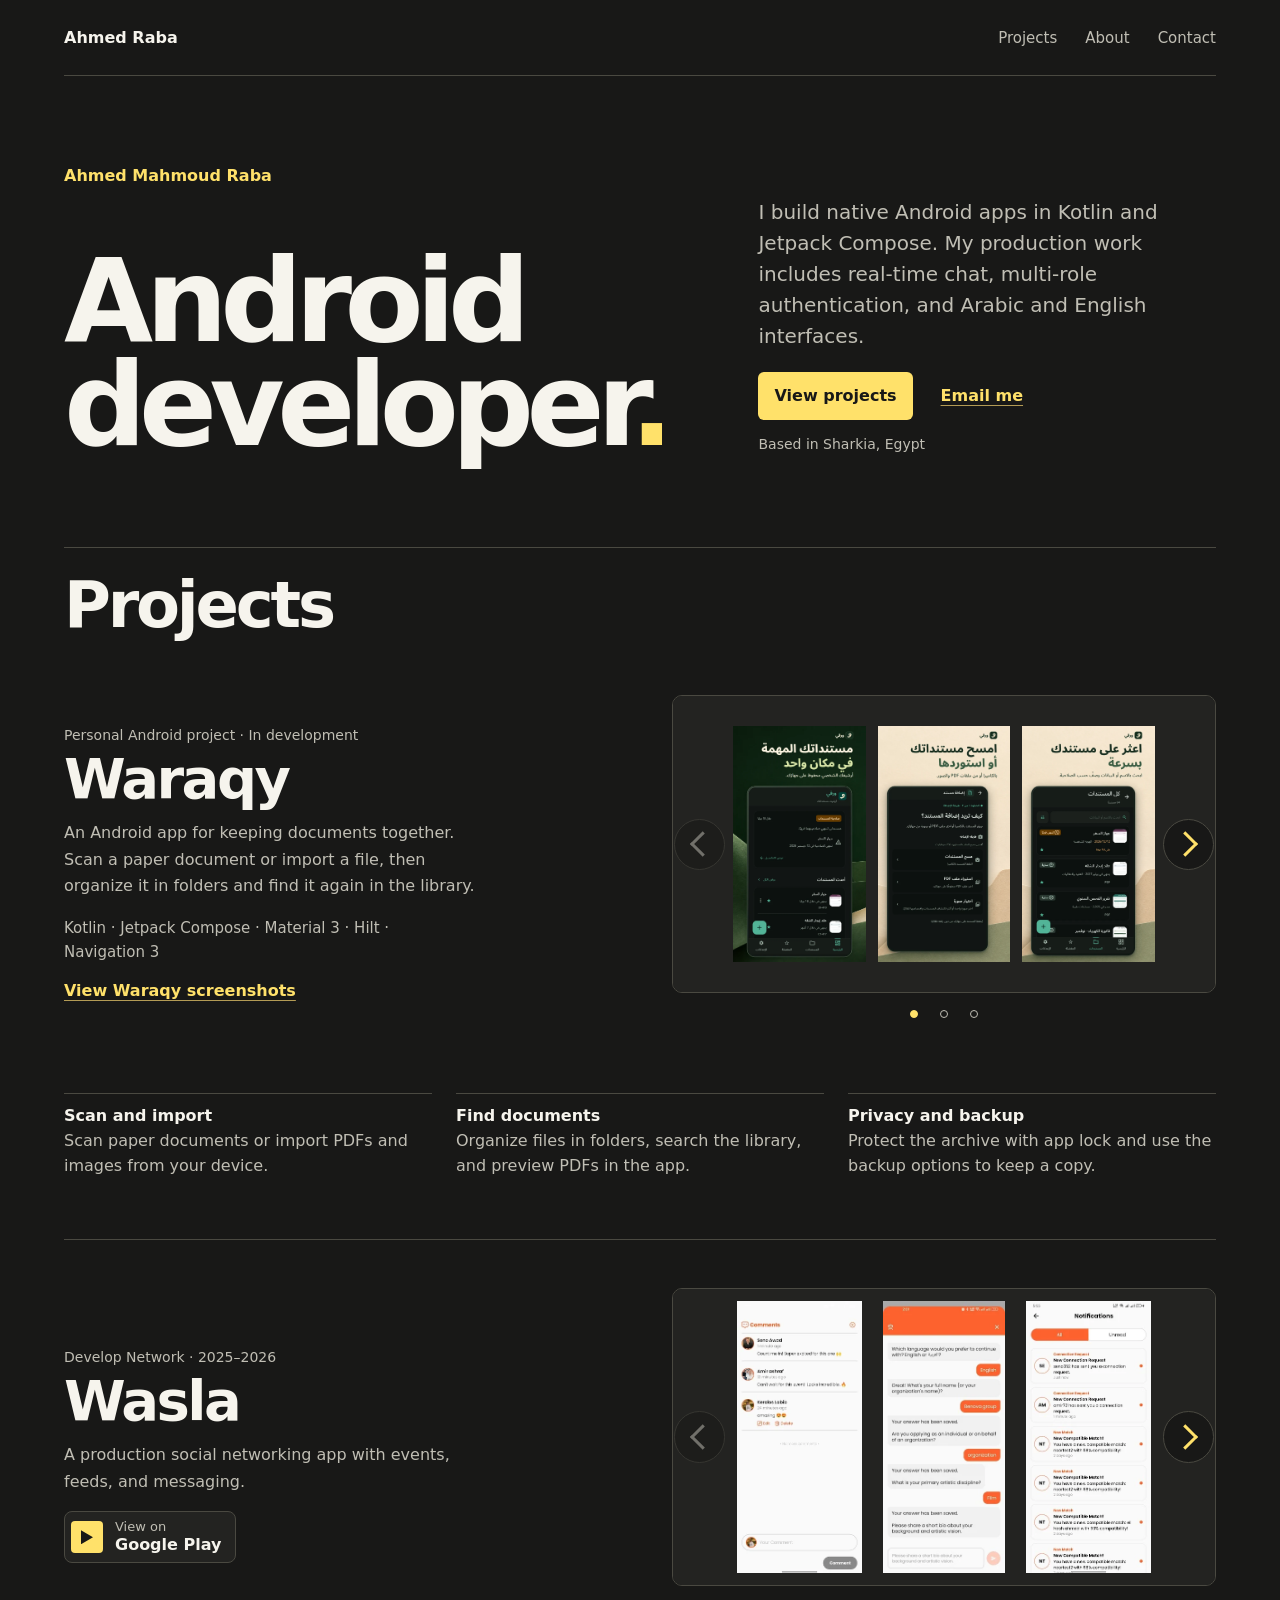
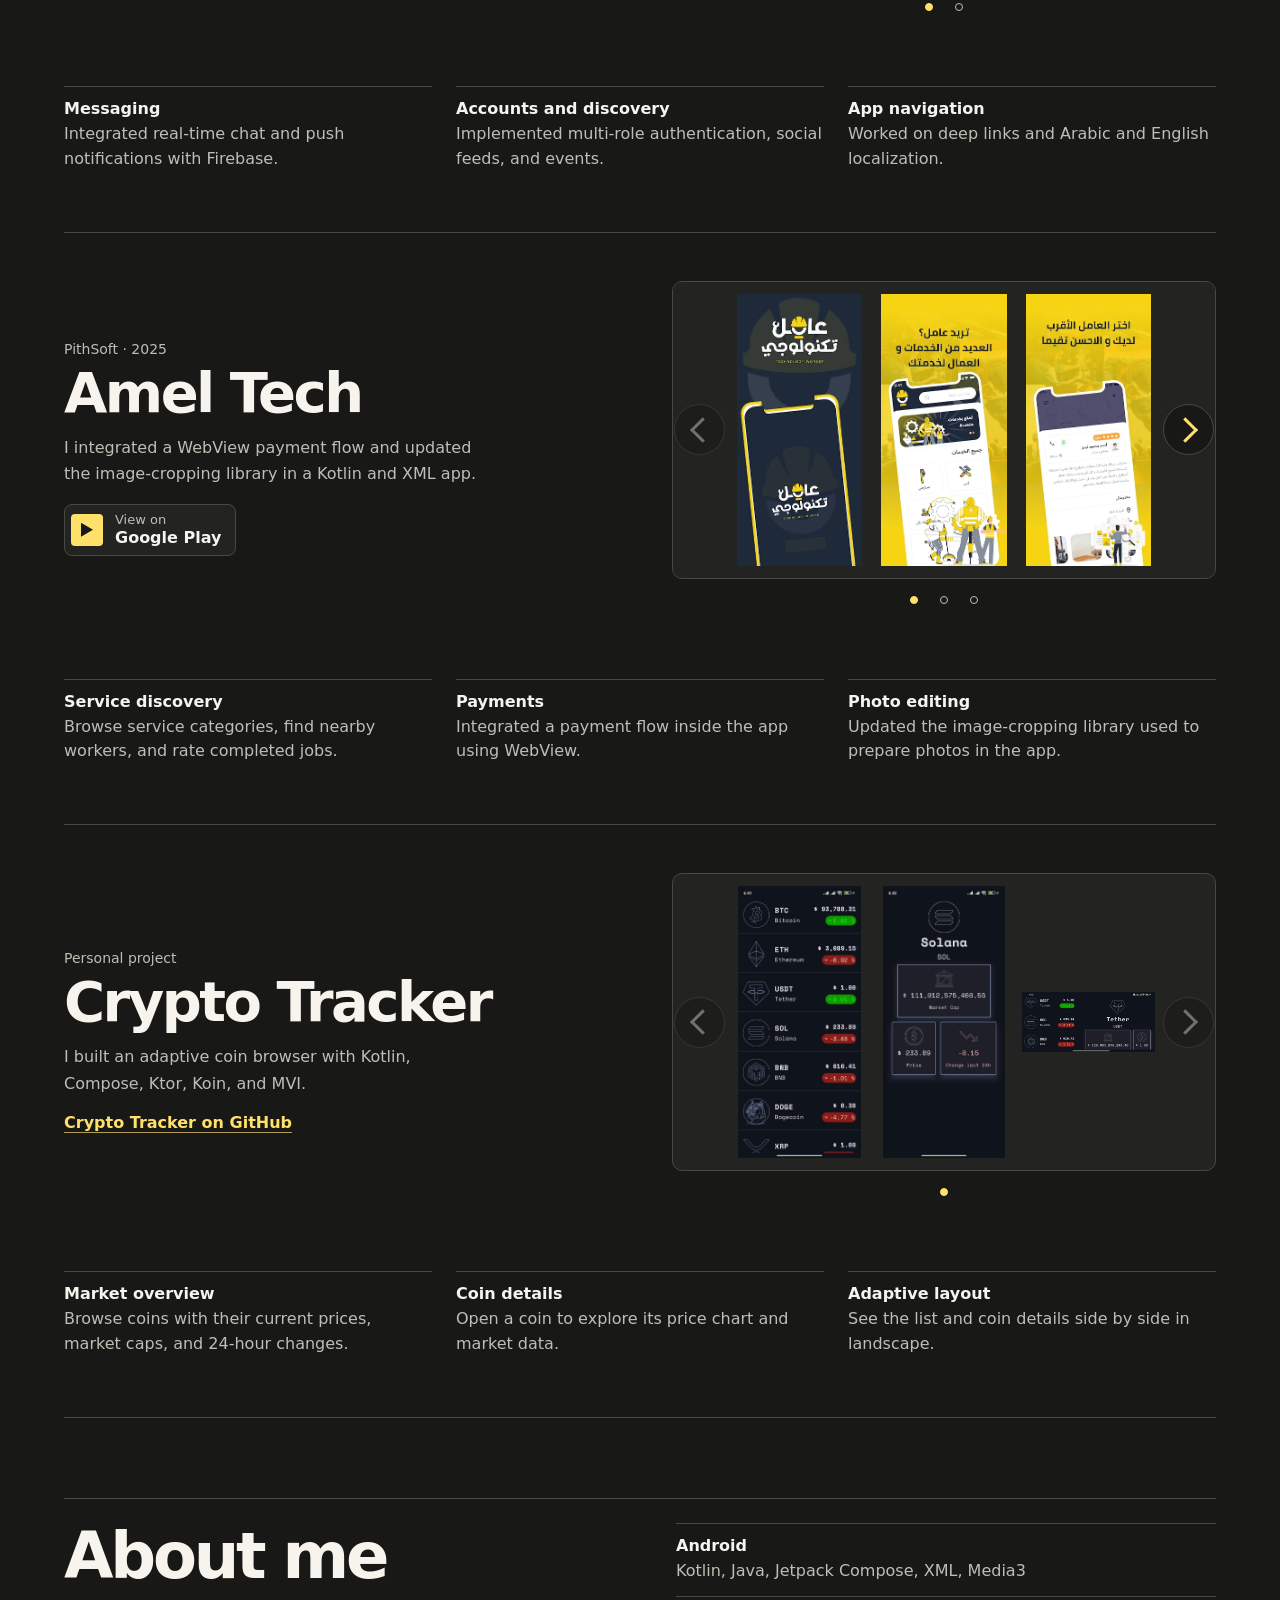
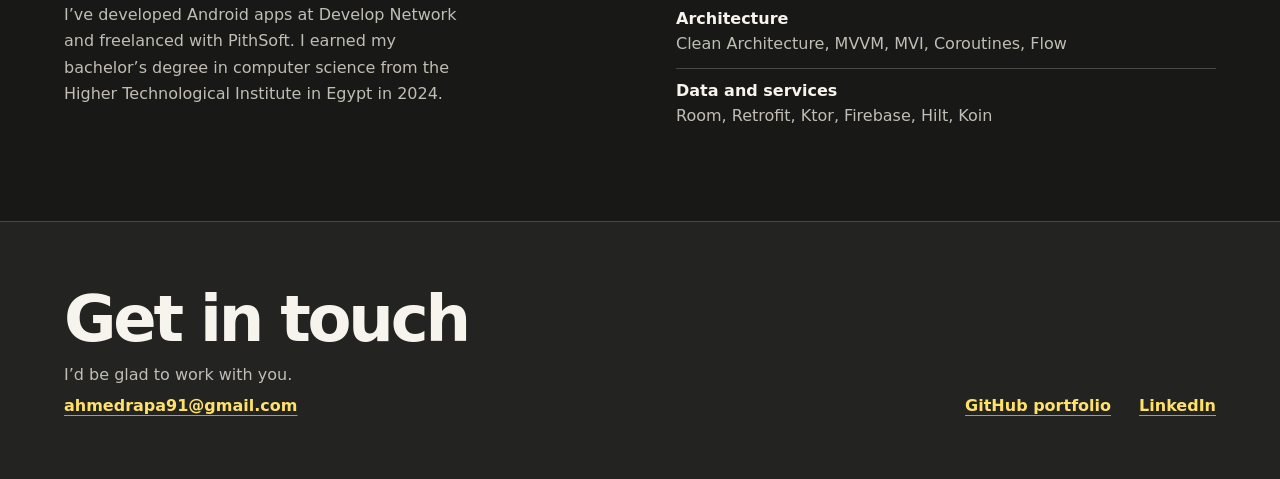
==== commit 4521ad38: "Style Google Play links as portfolio buttons" ====
--- a/index.html
+++ b/index.html
@@ -7,7 +7,7 @@
   <meta name="description" content="Android developer Ahmed Mahmoud Raba. Explore Waraqy, Wasla, and more native Android work.">
   <title>Ahmed Mahmoud Raba | Android Developer</title>
   <link rel="canonical" href="https://ahmedraba.github.io/">
-  <link rel="stylesheet" href="styles.css?v=10">
+  <link rel="stylesheet" href="styles.css?v=11">
   <script src="galleries.js?v=4" defer></script>
 </head>
 <body>
@@ -74,7 +74,10 @@
           <p class="metadata">Develop Network · 2025–2026</p>
           <h3 id="wasla-title">Wasla</h3>
           <p>A production social networking app with events, feeds, and messaging.</p>
-          <a class="text-link" href="https://play.google.com/store/apps/details?id=com.devnetwork.wasla">Wasla on Google Play</a>
+          <a class="store-link" href="https://play.google.com/store/apps/details?id=com.devnetwork.wasla" aria-label="View Wasla on Google Play">
+            <span class="store-icon" aria-hidden="true"></span>
+            <span><span class="store-label">View on</span><strong>Google Play</strong></span>
+          </a>
         </div>
         <div class="project-gallery">
           <ul class="screenshot-gallery" id="wasla-track" aria-label="Wasla screenshots" tabindex="0">
@@ -102,7 +105,10 @@
           <p class="metadata">PithSoft · 2025</p>
           <h3 id="amel-tech-title">Amel Tech</h3>
           <p>I integrated a WebView payment flow and updated the image-cropping library in a Kotlin and XML app.</p>
-          <a class="text-link" href="https://play.google.com/store/apps/details?id=com.mrhbaa.ameltech">Amel Tech on Google Play</a>
+          <a class="store-link" href="https://play.google.com/store/apps/details?id=com.mrhbaa.ameltech" aria-label="View Amel Tech on Google Play">
+            <span class="store-icon" aria-hidden="true"></span>
+            <span><span class="store-label">View on</span><strong>Google Play</strong></span>
+          </a>
         </div>
         <div class="project-gallery">
           <ul class="screenshot-gallery" id="amel-tech-track" aria-label="Amel Tech screenshots" tabindex="0">
--- a/styles.css
+++ b/styles.css
@@ -49,6 +49,12 @@
 .project-copy > .technologies { color: var(--light); font-size: .9375rem; }
 .text-link { color: var(--accent); font-weight: 600; text-underline-offset: .25em; text-decoration-color: #b39b55; }
 .text-link:hover { text-decoration-thickness: 2px; }
+.store-link { display: inline-flex; align-items: center; gap: .75rem; min-height: 3.25rem; padding: .375rem .875rem .375rem .375rem; border: 1px solid var(--rule); border-radius: .5rem; background: var(--panel); color: var(--light); text-decoration: none; }
+.store-link:hover { border-color: var(--accent); }
+.store-icon { display: grid; flex: 0 0 2rem; width: 2rem; height: 2rem; place-items: center; border-radius: .25rem; background: var(--accent); color: var(--base); }
+.store-icon::before { content: ""; width: .75rem; height: .875rem; background: currentColor; clip-path: polygon(0 0, 100% 50%, 0 100%); }
+.store-label { display: block; color: var(--muted); font-size: .8125rem; line-height: 1.2; }
+.store-link strong { display: block; font-size: 1rem; font-weight: 650; line-height: 1.25; }
 
 [hidden] { display: none !important; }
 .project-gallery { display: grid; grid-template-columns: minmax(0, 1fr); min-width: 0; }
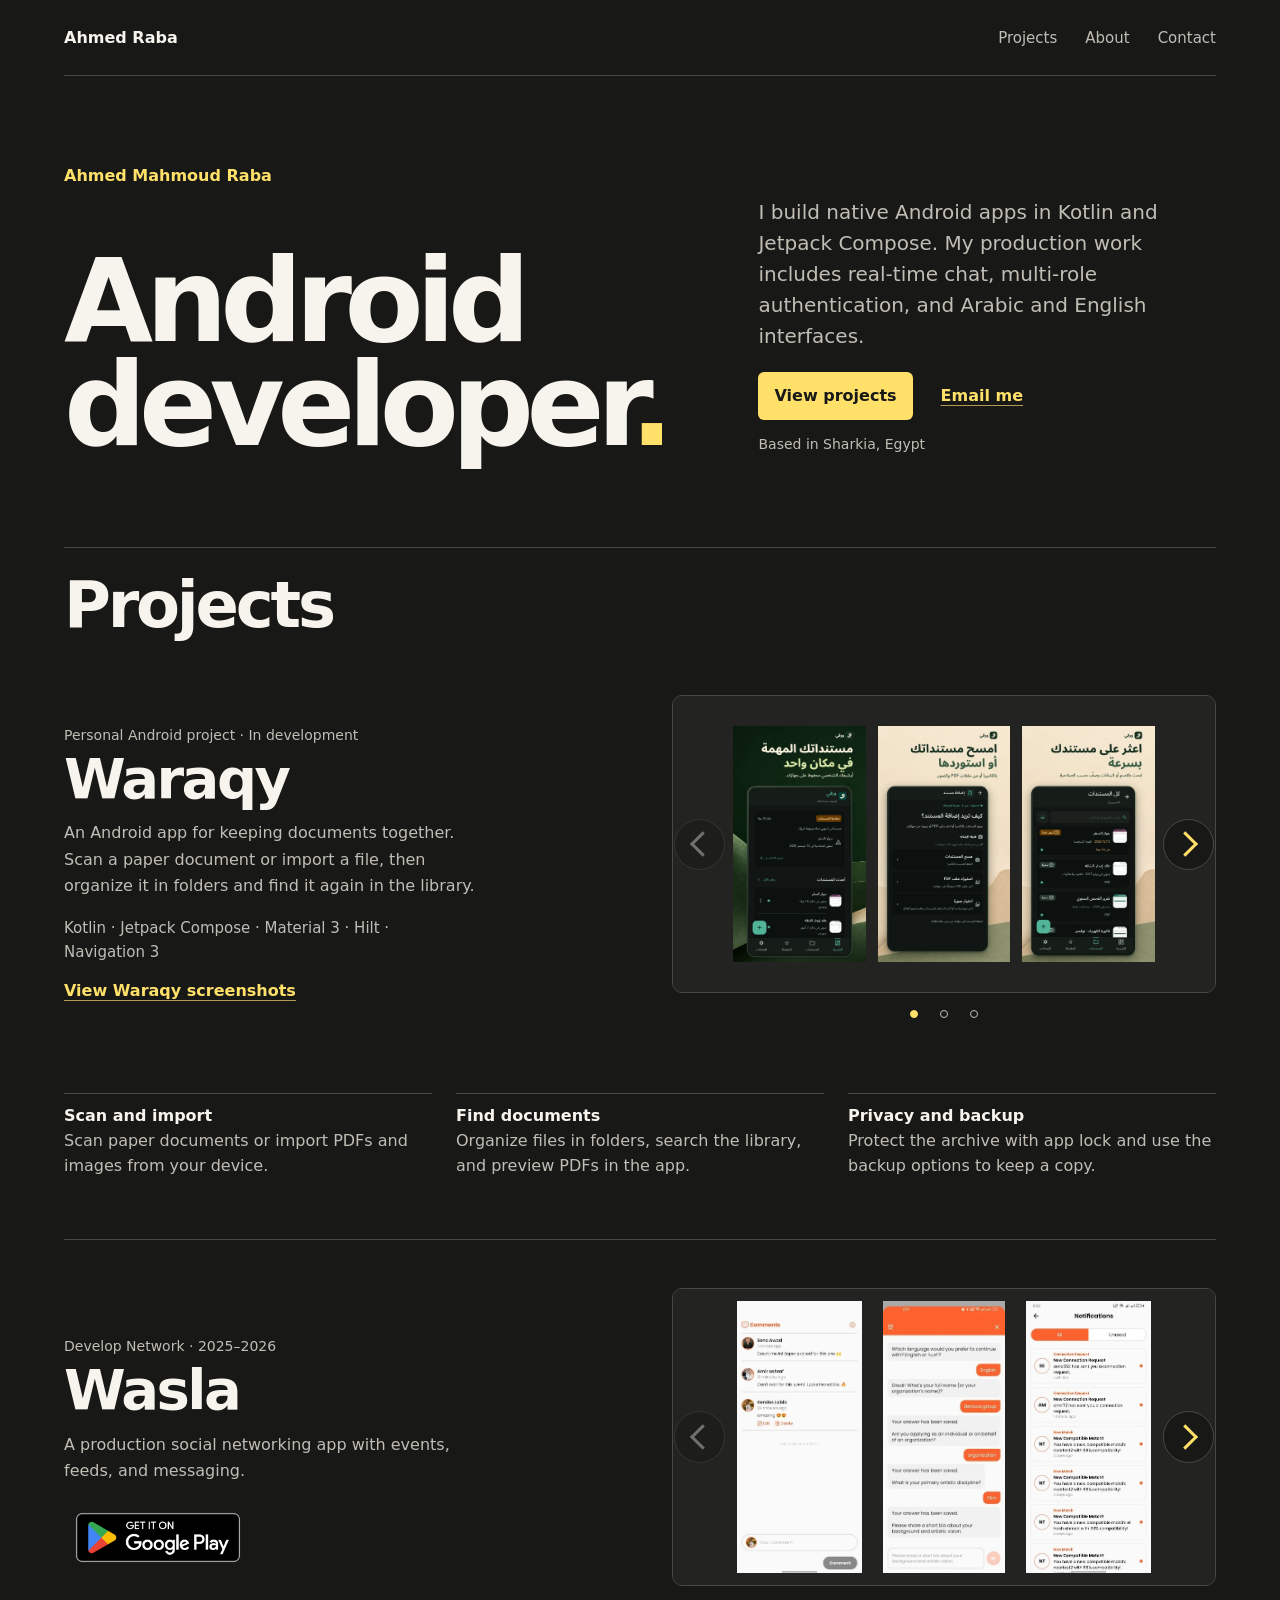
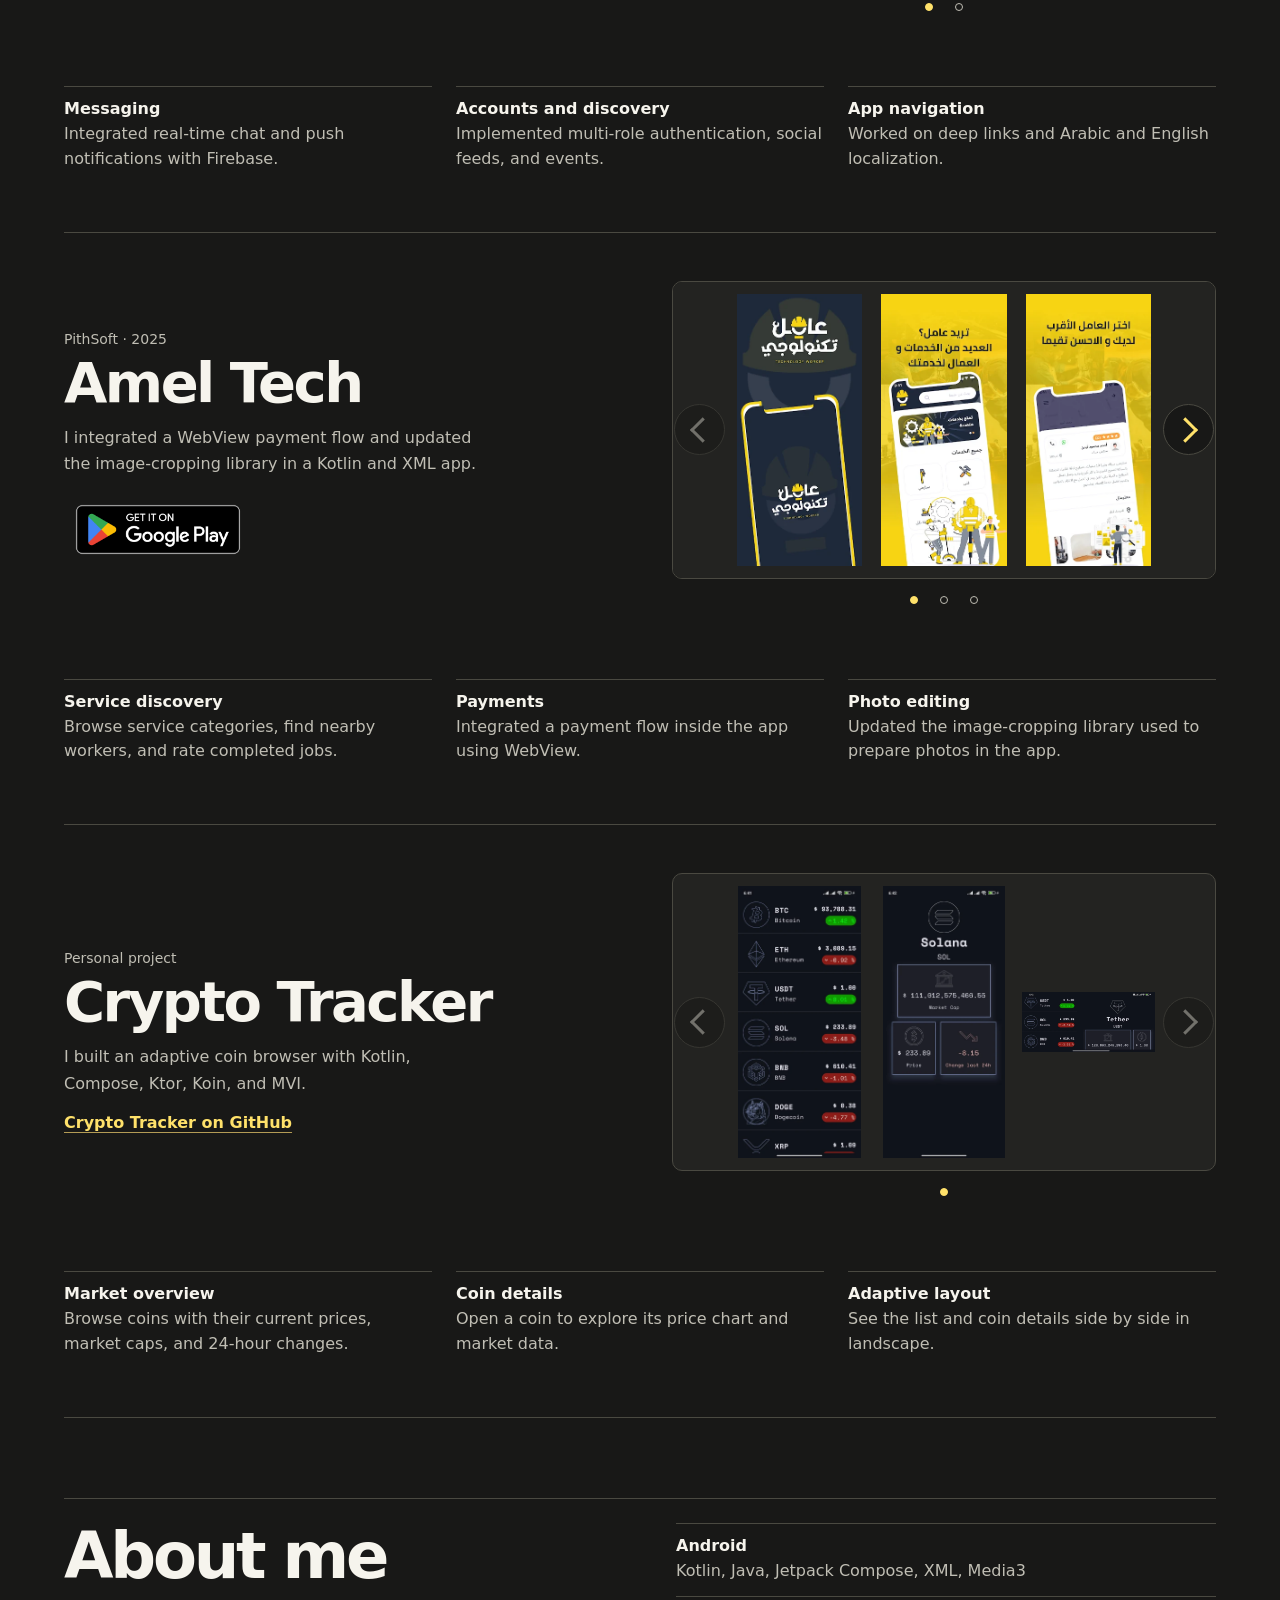
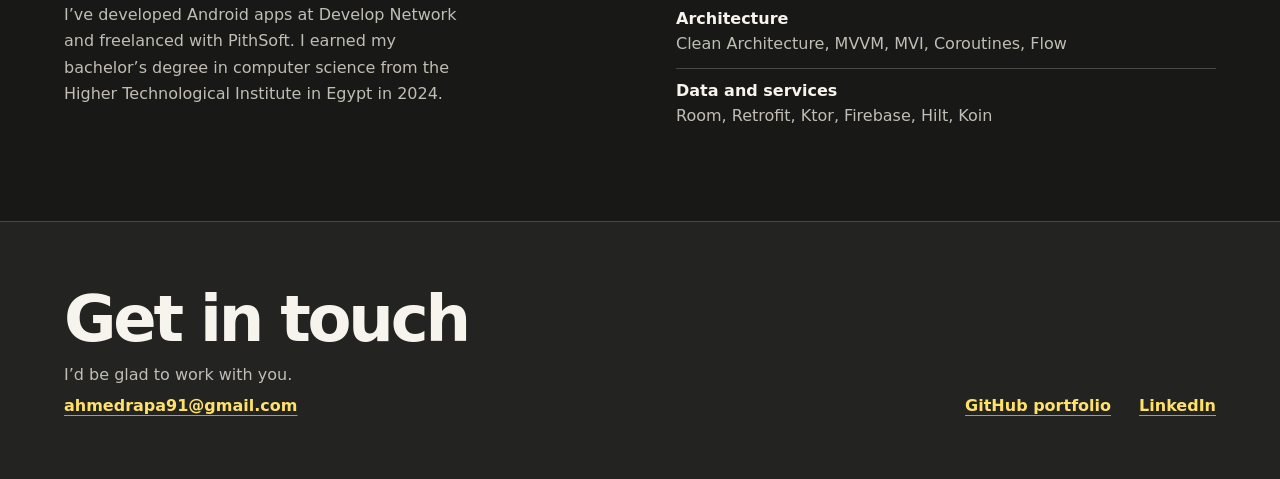
==== commit 391eba95: "Use the official Google Play badge" ====
--- a/index.html
+++ b/index.html
@@ -7,7 +7,7 @@
   <meta name="description" content="Android developer Ahmed Mahmoud Raba. Explore Waraqy, Wasla, and more native Android work.">
   <title>Ahmed Mahmoud Raba | Android Developer</title>
   <link rel="canonical" href="https://ahmedraba.github.io/">
-  <link rel="stylesheet" href="styles.css?v=11">
+  <link rel="stylesheet" href="styles.css?v=12">
   <script src="galleries.js?v=4" defer></script>
 </head>
 <body>
@@ -74,9 +74,8 @@
           <p class="metadata">Develop Network · 2025–2026</p>
           <h3 id="wasla-title">Wasla</h3>
           <p>A production social networking app with events, feeds, and messaging.</p>
-          <a class="store-link" href="https://play.google.com/store/apps/details?id=com.devnetwork.wasla" aria-label="View Wasla on Google Play">
-            <span class="store-icon" aria-hidden="true"></span>
-            <span><span class="store-label">View on</span><strong>Google Play</strong></span>
+          <a class="store-link" href="https://play.google.com/store/apps/details?id=com.devnetwork.wasla">
+            <img src="images/google-play-badge.png" width="646" height="250" alt="Get Wasla on Google Play">
           </a>
         </div>
         <div class="project-gallery">
@@ -105,9 +104,8 @@
           <p class="metadata">PithSoft · 2025</p>
           <h3 id="amel-tech-title">Amel Tech</h3>
           <p>I integrated a WebView payment flow and updated the image-cropping library in a Kotlin and XML app.</p>
-          <a class="store-link" href="https://play.google.com/store/apps/details?id=com.mrhbaa.ameltech" aria-label="View Amel Tech on Google Play">
-            <span class="store-icon" aria-hidden="true"></span>
-            <span><span class="store-label">View on</span><strong>Google Play</strong></span>
+          <a class="store-link" href="https://play.google.com/store/apps/details?id=com.mrhbaa.ameltech">
+            <img src="images/google-play-badge.png" width="646" height="250" alt="Get Amel Tech on Google Play">
           </a>
         </div>
         <div class="project-gallery">
--- a/styles.css
+++ b/styles.css
@@ -49,12 +49,8 @@
 .project-copy > .technologies { color: var(--light); font-size: .9375rem; }
 .text-link { color: var(--accent); font-weight: 600; text-underline-offset: .25em; text-decoration-color: #b39b55; }
 .text-link:hover { text-decoration-thickness: 2px; }
-.store-link { display: inline-flex; align-items: center; gap: .75rem; min-height: 3.25rem; padding: .375rem .875rem .375rem .375rem; border: 1px solid var(--rule); border-radius: .5rem; background: var(--panel); color: var(--light); text-decoration: none; }
-.store-link:hover { border-color: var(--accent); }
-.store-icon { display: grid; flex: 0 0 2rem; width: 2rem; height: 2rem; place-items: center; border-radius: .25rem; background: var(--accent); color: var(--base); }
-.store-icon::before { content: ""; width: .75rem; height: .875rem; background: currentColor; clip-path: polygon(0 0, 100% 50%, 0 100%); }
-.store-label { display: block; color: var(--muted); font-size: .8125rem; line-height: 1.2; }
-.store-link strong { display: block; font-size: 1rem; font-weight: 650; line-height: 1.25; }
+.store-link { display: inline-block; width: min(11.75rem, 100%); border-radius: .5rem; vertical-align: top; }
+.store-link img { display: block; width: 100%; height: auto; }
 
 [hidden] { display: none !important; }
 .project-gallery { display: grid; grid-template-columns: minmax(0, 1fr); min-width: 0; }
